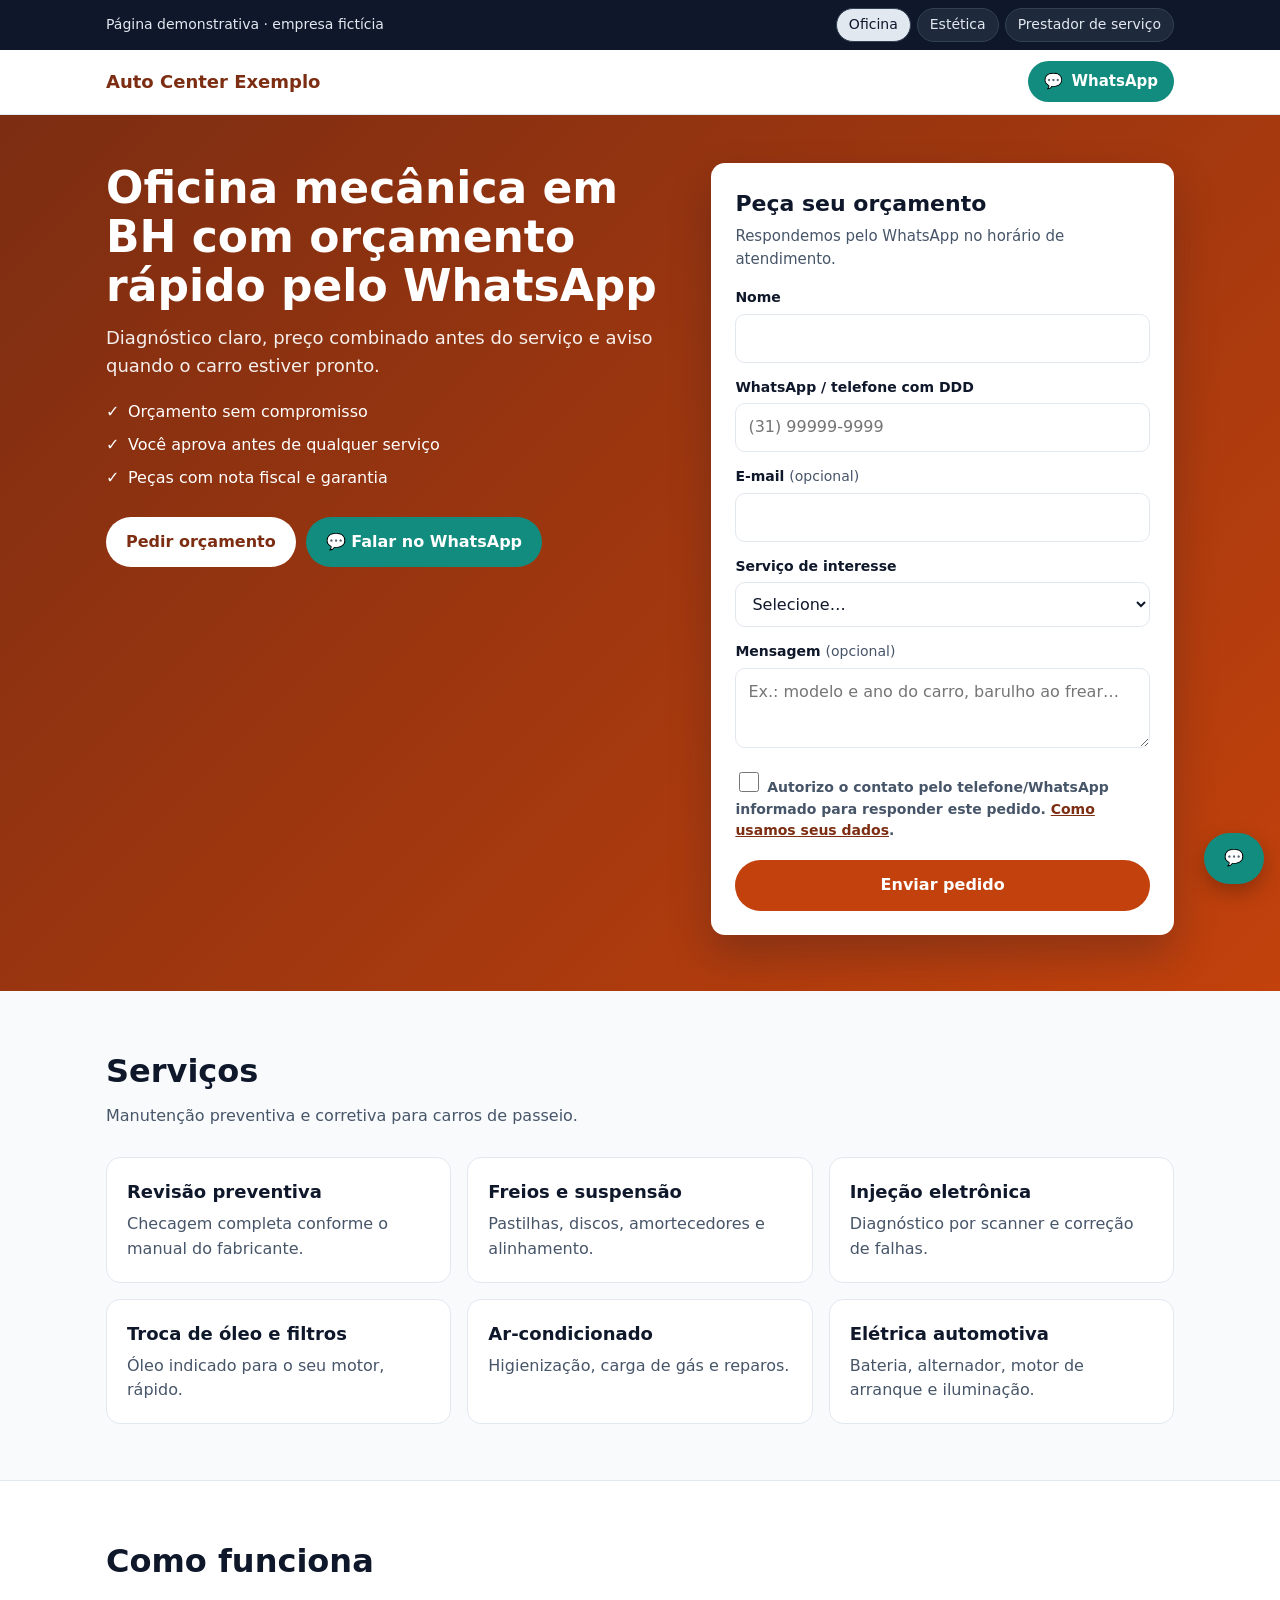
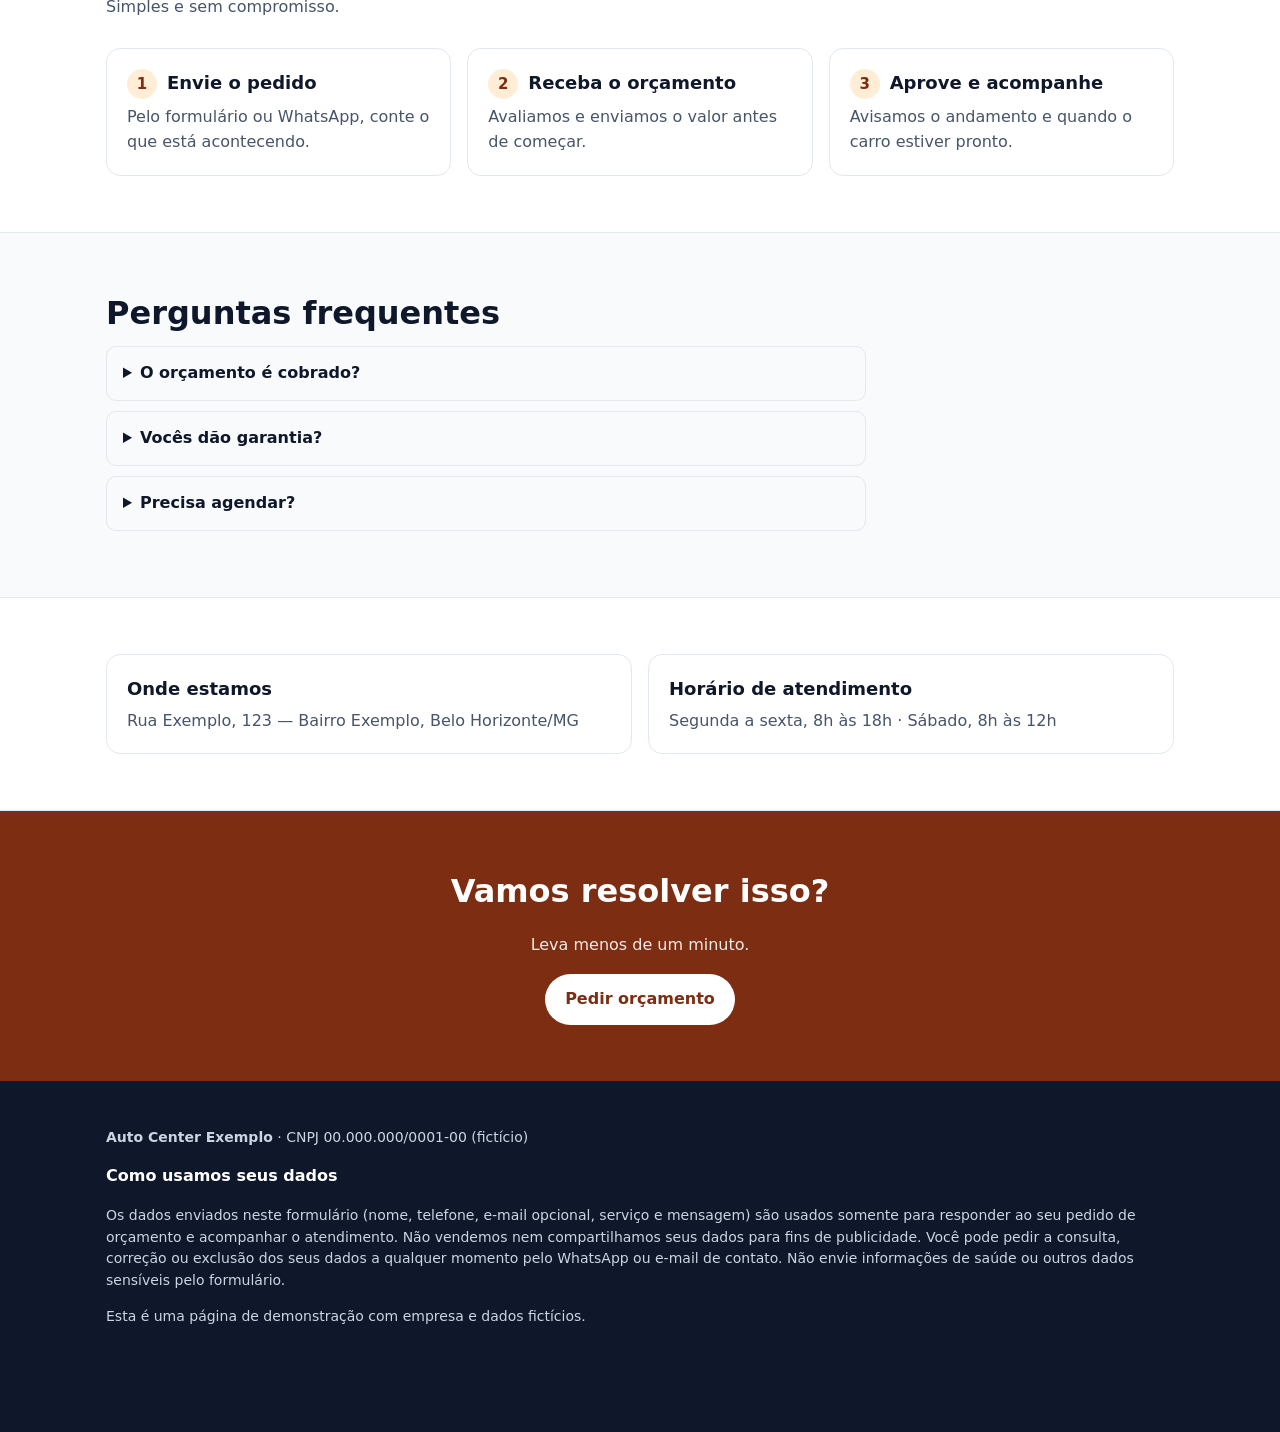
==== index.html @ 36b2aaff "Update WhatsApp number in index.html" ====
<!doctype html>
<html lang="pt-BR">
<head>
<meta charset="utf-8">
<meta name="viewport" content="width=device-width, initial-scale=1">
<title>Carregando…</title>
<meta name="description" content="">
<link rel="icon" href="data:,">
<style>
  :root {
    --cor: #1d4ed8; --cor-escura: #1e3a8a; --cor-clara: #dbeafe;
    --fundo: #f8fafc; --cartao: #ffffff; --texto: #0f172a; --suave: #475569;
    --borda: #e2e8f0; --ok: #15803d; --erro: #b91c1c; --whats: #128c7e; --raio: 14px;
  }
  * { box-sizing: border-box; }
  html { scroll-behavior: smooth; }
  body { margin: 0; font-family: system-ui, -apple-system, "Segoe UI", Roboto, Arial, sans-serif; color: var(--texto); background: var(--fundo); line-height: 1.55; }
  a { color: var(--cor-escura); }
  .container { width: 100%; max-width: 1100px; margin: 0 auto; padding: 0 16px; }
  .btn { display: inline-flex; align-items: center; justify-content: center; gap: 8px; padding: 13px 20px; border-radius: 999px; border: 0; font: inherit; font-weight: 650; text-decoration: none; cursor: pointer; transition: transform .1s, filter .15s; }
  .btn:hover { filter: brightness(1.08); }
  .btn:active { transform: scale(.98); }
  .btn-primario { background: var(--cor); color: #fff; }
  .btn-whats { background: var(--whats); color: #fff; }
  .btn-claro { background: #fff; color: var(--cor-escura); }
  .btn[disabled] { opacity: .6; cursor: progress; }

  /* Barra de demonstração (só aparece com MODO_DEMO) */
  #demo-bar { background: #0f172a; color: #e2e8f0; font-size: 14px; padding: 8px 0; }
  #demo-bar .container { display: flex; flex-wrap: wrap; gap: 8px; align-items: center; justify-content: space-between; }
  #demo-bar nav { display: flex; gap: 6px; flex-wrap: wrap; }
  #demo-bar button { background: #1e293b; color: #e2e8f0; border: 1px solid #334155; border-radius: 999px; padding: 5px 12px; font: inherit; cursor: pointer; }
  #demo-bar button[aria-pressed="true"] { background: #e2e8f0; color: #0f172a; }

  header.topo { background: var(--cartao); border-bottom: 1px solid var(--borda); position: sticky; top: 0; z-index: 10; }
  header.topo .container { display: flex; align-items: center; justify-content: space-between; gap: 12px; min-height: 64px; }
  .marca { font-weight: 800; font-size: 18px; color: var(--cor-escura); text-decoration: none; }
  header.topo .btn { padding: 9px 16px; font-size: 15px; }

  .hero { background: linear-gradient(135deg, var(--cor-escura), var(--cor)); color: #fff; padding: 48px 0 56px; }
  .hero .container { display: grid; grid-template-columns: 1.1fr .9fr; gap: 40px; align-items: start; }
  .hero h1 { font-size: clamp(28px, 4.2vw, 44px); line-height: 1.12; margin: 0 0 14px; }
  .hero p.sub { font-size: 18px; opacity: .92; margin: 0 0 20px; }
  .hero ul { list-style: none; padding: 0; margin: 0 0 26px; display: grid; gap: 8px; }
  .hero li::before { content: "✓"; display: inline-block; width: 22px; font-weight: 800; }
  .hero .acoes { display: flex; flex-wrap: wrap; gap: 10px; }

  .card-form { background: var(--cartao); color: var(--texto); border-radius: var(--raio); padding: 24px; box-shadow: 0 20px 40px rgba(15,23,42,.25); }
  .card-form h2 { margin: 0 0 4px; font-size: 22px; }
  .card-form p.dica { margin: 0 0 16px; color: var(--suave); font-size: 15px; }
  .campo { margin-bottom: 14px; }
  .campo label { display: block; font-weight: 600; font-size: 14px; margin-bottom: 5px; }
  .campo .opc { font-weight: 400; color: var(--suave); }
  .campo input, .campo select, .campo textarea { width: 100%; padding: 11px 12px; border: 1.5px solid var(--borda); border-radius: 10px; font: inherit; font-size: 16px; background: #fff; color: var(--texto); }
  .campo textarea { min-height: 80px; resize: vertical; }
  .campo input:focus, .campo select:focus, .campo textarea:focus { outline: 3px solid var(--cor-clara); border-color: var(--cor); }
  .campo.invalido input, .campo.invalido select, .campo.invalido textarea { border-color: var(--erro); }
  .msg-erro { color: var(--erro); font-size: 13px; margin-top: 4px; min-height: 0; }
  .consent { display: flex; gap: 10px; align-items: flex-start; font-size: 14px; color: var(--suave); }
  .consent input { width: 20px; height: 20px; margin-top: 2px; flex: none; }
  .hp { position: absolute; left: -9999px; width: 1px; height: 1px; overflow: hidden; }
  .card-form .btn { width: 100%; margin-top: 4px; }
  .aviso { border-radius: 10px; padding: 12px 14px; font-size: 15px; margin-top: 12px; }
  .aviso.ok { background: #dcfce7; color: #14532d; }
  .aviso.erro { background: #fee2e2; color: #7f1d1d; }
  .aviso .btn { margin-top: 10px; }

  section { padding: 56px 0; }
  section h2.titulo { font-size: clamp(24px, 3vw, 32px); margin: 0 0 8px; }
  section p.lead { color: var(--suave); margin: 0 0 28px; max-width: 680px; }
  .grade { display: grid; grid-template-columns: repeat(auto-fill, minmax(280px, 1fr)); gap: 16px; }
  .item { background: var(--cartao); border: 1px solid var(--borda); border-radius: var(--raio); padding: 20px; }
  .item h3 { margin: 0 0 6px; font-size: 18px; }
  .item p { margin: 0; color: var(--suave); }
  .passos { counter-reset: passo; }
  .passos .item h3::before { counter-increment: passo; content: counter(passo); display: inline-grid; place-items: center; width: 30px; height: 30px; border-radius: 50%; background: var(--cor-clara); color: var(--cor-escura); margin-right: 10px; font-size: 15px; }
  .alt { background: var(--cartao); border-top: 1px solid var(--borda); border-bottom: 1px solid var(--borda); }
  details { background: var(--fundo); border: 1px solid var(--borda); border-radius: 10px; padding: 14px 16px; margin-bottom: 10px; }
  details summary { font-weight: 650; cursor: pointer; }
  details p { margin: 10px 0 0; color: var(--suave); }
  .local { display: grid; grid-template-columns: 1fr 1fr; gap: 16px; }
  .cta-final { background: var(--cor-escura); color: #fff; text-align: center; }
  .cta-final p { opacity: .9; }

  footer { background: #0f172a; color: #cbd5e1; font-size: 14px; padding: 32px 0 90px; }
  footer h3 { color: #fff; font-size: 16px; }
  footer a { color: #e2e8f0; }

  .whats-flutuante { position: fixed; right: 16px; bottom: 16px; z-index: 20; box-shadow: 0 8px 20px rgba(0,0,0,.25); }

  #cookies { position: fixed; left: 16px; right: 16px; bottom: 16px; z-index: 30; max-width: 560px; background: #fff; color: var(--texto); border: 1px solid var(--borda); border-radius: var(--raio); padding: 16px; box-shadow: 0 10px 30px rgba(0,0,0,.2); font-size: 14px; }
  #cookies .acoes { display: flex; gap: 8px; margin-top: 10px; }
  #cookies .btn { padding: 8px 14px; font-size: 14px; }
  .btn-borda { background: #fff; color: var(--texto); border: 1px solid var(--borda); }

  [hidden] { display: none !important; }

  @media (max-width: 860px) {
    .hero .container { grid-template-columns: 1fr; gap: 28px; }
    .local { grid-template-columns: 1fr; }
    header.topo .btn span.txt { display: none; }
  }
</style>
</head>
<body>

<div id="demo-bar" hidden>
  <div class="container">
    <span>Página demonstrativa · empresa fictícia</span>
    <nav aria-label="Escolher exemplo de nicho"></nav>
  </div>
</div>

<header class="topo">
  <div class="container">
    <a class="marca" href="#" data-t="empresa"></a>
    <a class="btn btn-whats js-whats" href="#" target="_blank" rel="noopener" data-evento="clique_whatsapp_topo">💬 <span class="txt">WhatsApp</span></a>
  </div>
</header>

<main>
  <div class="hero">
    <div class="container">
      <div>
        <h1 data-t="titulo"></h1>
        <p class="sub" data-t="subtitulo"></p>
        <ul id="destaques"></ul>
        <div class="acoes">
          <a class="btn btn-claro" href="#formulario" data-t="cta"></a>
          <a class="btn btn-whats js-whats" href="#" target="_blank" rel="noopener" data-evento="clique_whatsapp_hero">💬 Falar no WhatsApp</a>
        </div>
      </div>

      <div class="card-form" id="formulario">
        <h2 data-t="tituloForm"></h2>
        <p class="dica">Respondemos pelo WhatsApp no horário de atendimento.</p>
        <form id="form-lead" novalidate>
          <div class="campo" data-campo="nome">
            <label for="f-nome">Nome</label>
            <input id="f-nome" name="nome" autocomplete="name" maxlength="80" required>
            <div class="msg-erro" aria-live="polite"></div>
          </div>
          <div class="campo" data-campo="telefone">
            <label for="f-telefone">WhatsApp / telefone com DDD</label>
            <input id="f-telefone" name="telefone" type="tel" inputmode="tel" autocomplete="tel" placeholder="(31) 99999-9999" maxlength="20" required>
            <div class="msg-erro" aria-live="polite"></div>
          </div>
          <div class="campo" data-campo="email">
            <label for="f-email">E-mail <span class="opc">(opcional)</span></label>
            <input id="f-email" name="email" type="email" autocomplete="email" maxlength="120">
            <div class="msg-erro" aria-live="polite"></div>
          </div>
          <div class="campo" data-campo="servico">
            <label for="f-servico">Serviço de interesse</label>
            <select id="f-servico" name="servico" required></select>
            <div class="msg-erro" aria-live="polite"></div>
          </div>
          <div class="campo" data-campo="mensagem">
            <label for="f-mensagem">Mensagem <span class="opc">(opcional)</span></label>
            <textarea id="f-mensagem" name="mensagem" maxlength="500" data-t-placeholder="placeholderMensagem"></textarea>
          </div>
          <div class="hp" aria-hidden="true">
            <label for="f-website">Não preencha este campo</label>
            <input id="f-website" name="website" tabindex="-1" autocomplete="off">
          </div>
          <div class="campo" data-campo="consentimento">
            <label class="consent">
              <input type="checkbox" id="f-consentimento" name="consentimento">
              <span>Autorizo o contato pelo telefone/WhatsApp informado para responder este pedido. <a href="#privacidade">Como usamos seus dados</a>.</span>
            </label>
            <div class="msg-erro" aria-live="polite"></div>
          </div>
          <button class="btn btn-primario" type="submit" id="btn-enviar">Enviar pedido</button>
          <div id="retorno" role="status" aria-live="polite"></div>
        </form>
      </div>
    </div>
  </div>

  <section>
    <div class="container">
      <h2 class="titulo">Serviços</h2>
      <p class="lead" data-t="introServicos"></p>
      <div class="grade" id="servicos"></div>
    </div>
  </section>

  <section class="alt">
    <div class="container">
      <h2 class="titulo">Como funciona</h2>
      <p class="lead">Simples e sem compromisso.</p>
      <div class="grade passos" id="passos"></div>
    </div>
  </section>

  <section>
    <div class="container">
      <h2 class="titulo">Perguntas frequentes</h2>
      <div id="faq" style="max-width: 760px"></div>
    </div>
  </section>

  <section class="alt">
    <div class="container local">
      <div class="item">
        <h3>Onde estamos</h3>
        <p data-t="endereco"></p>
      </div>
      <div class="item">
        <h3>Horário de atendimento</h3>
        <p data-t="horario"></p>
      </div>
    </div>
  </section>

  <section class="cta-final">
    <div class="container">
      <h2 class="titulo">Vamos resolver isso?</h2>
      <p>Leva menos de um minuto.</p>
      <a class="btn btn-claro" href="#formulario" data-t="cta"></a>
    </div>
  </section>
</main>

<footer>
  <div class="container">
    <p><strong data-t="empresa"></strong> · <span data-t="cnpj"></span></p>
    <h3 id="privacidade">Como usamos seus dados</h3>
    <p>Os dados enviados neste formulário (nome, telefone, e-mail opcional, serviço e mensagem) são usados somente para responder ao seu pedido de orçamento e acompanhar o atendimento. Não vendemos nem compartilhamos seus dados para fins de publicidade. Você pode pedir a consulta, correção ou exclusão dos seus dados a qualquer momento pelo WhatsApp ou e-mail de contato. Não envie informações de saúde ou outros dados sensíveis pelo formulário.</p>
    <p id="aviso-demo" hidden>Esta é uma página de demonstração com empresa e dados fictícios.</p>
  </div>
</footer>

<a class="btn btn-whats whats-flutuante js-whats" href="#" target="_blank" rel="noopener" aria-label="Falar no WhatsApp" data-evento="clique_whatsapp_flutuante">💬</a>

<div id="cookies" hidden role="dialog" aria-label="Aviso de cookies">
  Usamos cookies de medição (Google Analytics) para entender como a página é usada. Você aceita?
  <div class="acoes">
    <button class="btn btn-primario" id="cookies-aceitar">Aceitar</button>
    <button class="btn btn-borda" id="cookies-recusar">Recusar</button>
  </div>
</div>

<script>
/* =====================================================================
   CONFIGURAÇÃO — edite aqui para cada cliente
   ===================================================================== */
const CONFIG = {
  ENDPOINT: 'https://script.google.com/macros/s/AKfycbwFelxYsL1Rk9c_AVEzK8M9rZnTZ1Q201lnlchSykuL7AcueTX5BgsTz5s6Ho3aTQRl/exec', // URL do Apps Script implantado (termina em /exec). Vazio = modo simulação.
  GA4_ID: '',              // ID do Google Analytics 4 (ex.: G-ABC123). Vazio = sem medição.
  MODO_DEMO: true,         // true mostra a barra para trocar de nicho. Use false para cliente real.
  NICHO_PADRAO: 'oficina', // oficina | estetica | servicos
  TIMEOUT_MS: 15000
};

const NICHOS = {
  oficina: {
    empresa: 'Auto Center Exemplo',
    cnpj: 'CNPJ 00.000.000/0001-00 (fictício)',
    cor: '#c2410c', corEscura: '#7c2d12', corClara: '#ffedd5',
    titulo: 'Oficina mecânica em BH com orçamento rápido pelo WhatsApp',
    subtitulo: 'Diagnóstico claro, preço combinado antes do serviço e aviso quando o carro estiver pronto.',
    destaques: ['Orçamento sem compromisso', 'Você aprova antes de qualquer serviço', 'Peças com nota fiscal e garantia'],
    tituloForm: 'Peça seu orçamento',
    cta: 'Pedir orçamento',
    placeholderMensagem: 'Ex.: modelo e ano do carro, barulho ao frear…',
    introServicos: 'Manutenção preventiva e corretiva para carros de passeio.',
    servicos: [
      ['Revisão preventiva', 'Checagem completa conforme o manual do fabricante.'],
      ['Freios e suspensão', 'Pastilhas, discos, amortecedores e alinhamento.'],
      ['Injeção eletrônica', 'Diagnóstico por scanner e correção de falhas.'],
      ['Troca de óleo e filtros', 'Óleo indicado para o seu motor, rápido.'],
      ['Ar-condicionado', 'Higienização, carga de gás e reparos.'],
      ['Elétrica automotiva', 'Bateria, alternador, motor de arranque e iluminação.']
    ],
    passos: [
      ['Envie o pedido', 'Pelo formulário ou WhatsApp, conte o que está acontecendo.'],
      ['Receba o orçamento', 'Avaliamos e enviamos o valor antes de começar.'],
      ['Aprove e acompanhe', 'Avisamos o andamento e quando o carro estiver pronto.']
    ],
    faq: [
      ['O orçamento é cobrado?', 'Não. O orçamento é sem compromisso; você decide depois de ver o valor.'],
      ['Vocês dão garantia?', 'Sim. Serviços e peças têm garantia informada por escrito no orçamento.'],
      ['Precisa agendar?', 'Recomendamos agendar pelo WhatsApp para reduzir o tempo de espera.']
    ],
    endereco: 'Rua Exemplo, 123 — Bairro Exemplo, Belo Horizonte/MG',
    horario: 'Segunda a sexta, 8h às 18h · Sábado, 8h às 12h',
    whatsapp: '5531992569221',
    mensagemWhats: 'Olá! Vim pelo site e gostaria de um orçamento para o meu carro.'
  },
  estetica: {
    empresa: 'Studio Exemplo Estética',
    cnpj: 'CNPJ 00.000.000/0001-00 (fictício)',
    cor: '#be185d', corEscura: '#831843', corClara: '#fce7f3',
    titulo: 'Estética em BH com atendimento cuidadoso e horário marcado',
    subtitulo: 'Avaliação individual para indicar o procedimento certo para você, sem pressa e sem pressão.',
    destaques: ['Avaliação personalizada', 'Profissionais habilitadas', 'Agendamento fácil pelo WhatsApp'],
    tituloForm: 'Agende sua avaliação',
    cta: 'Agendar avaliação',
    placeholderMensagem: 'Ex.: melhor dia e horário para você…',
    introServicos: 'Procedimentos estéticos com avaliação prévia.',
    servicos: [
      ['Limpeza de pele', 'Higienização profunda com protocolo para o seu tipo de pele.'],
      ['Design de sobrancelhas', 'Desenho que valoriza o seu rosto.'],
      ['Drenagem linfática', 'Técnica manual para bem-estar e sensação de leveza.'],
      ['Massagem relaxante', 'Momento de pausa para aliviar a tensão do dia a dia.'],
      ['Depilação', 'Atendimento rápido, com cuidado e higiene.'],
      ['Avaliação estética', 'Conversa inicial para entender o que você procura.']
    ],
    passos: [
      ['Envie o pedido', 'Diga o procedimento e o melhor horário para você.'],
      ['Confirmamos pelo WhatsApp', 'Retornamos com horários disponíveis e valores.'],
      ['Venha para a avaliação', 'Indicamos o cuidado adequado antes de começar.']
    ],
    faq: [
      ['Preciso de avaliação antes?', 'Sim. A avaliação garante que o procedimento é adequado para você.'],
      ['Quais formas de pagamento?', 'Pix, cartão de débito e crédito.'],
      ['Posso remarcar?', 'Sim, avise pelo WhatsApp com antecedência de 24 horas.']
    ],
    endereco: 'Avenida Exemplo, 456 — Sala 10, Belo Horizonte/MG',
    horario: 'Terça a sábado, 9h às 19h',
    whatsapp: '5531992569221',
    mensagemWhats: 'Olá! Vim pelo site e gostaria de agendar uma avaliação.'
  },
  servicos: {
    empresa: 'Exemplo Manutenção Residencial',
    cnpj: 'CNPJ 00.000.000/0001-00 (fictício)',
    cor: '#0f766e', corEscura: '#134e4a', corClara: '#ccfbf1',
    titulo: 'Eletricista e reparos residenciais em BH, com hora marcada',
    subtitulo: 'Profissional pontual, orçamento antes do serviço e local limpo ao final.',
    destaques: ['Orçamento sem compromisso', 'Atendimento em toda BH', 'Serviço com garantia'],
    tituloForm: 'Peça seu orçamento',
    cta: 'Pedir orçamento',
    placeholderMensagem: 'Ex.: trocar 3 tomadas e instalar chuveiro, bairro…',
    introServicos: 'Pequenos e médios reparos para casas, apartamentos e condomínios.',
    servicos: [
      ['Elétrica', 'Tomadas, disjuntores, quadros e iluminação.'],
      ['Hidráulica', 'Vazamentos, torneiras, sifões e caixas acopladas.'],
      ['Instalações', 'Chuveiros, ventiladores de teto, suportes de TV.'],
      ['Pintura', 'Retoques e pintura de cômodos.'],
      ['Pequenos reparos', 'Portas, fechaduras, prateleiras e afins.'],
      ['Condomínios', 'Manutenção preventiva com visitas programadas.']
    ],
    passos: [
      ['Descreva o serviço', 'Envie fotos e detalhes pelo WhatsApp ou formulário.'],
      ['Receba o orçamento', 'Valor e prazo combinados antes da visita.'],
      ['Serviço executado', 'Atendimento no horário marcado e com garantia.']
    ],
    faq: [
      ['Atendem em qual região?', 'Belo Horizonte e região metropolitana, conforme a agenda.'],
      ['Cobram visita?', 'O orçamento por foto é gratuito; visitas técnicas são combinadas antes.'],
      ['Dão garantia?', 'Sim, a garantia é informada no orçamento.']
    ],
    endereco: 'Atendimento a domicílio — Belo Horizonte/MG',
    horario: 'Segunda a sábado, 8h às 18h',
    whatsapp: '5531992569221',
    mensagemWhats: 'Olá! Vim pelo site e gostaria de um orçamento.'
  }
};

/* =====================================================================
   Validação (mesmas regras do backend em apps-script/Codigo.gs)
   ===================================================================== */
function normalizarTelefone(valor) {
  let dig = String(valor == null ? '' : valor).replace(/\D/g, '').replace(/^0+/, '');
  if ((dig.length === 12 || dig.length === 13) && dig.startsWith('55')) dig = dig.slice(2);
  if (dig.length !== 10 && dig.length !== 11) return null;
  if (dig[0] === '0' || dig[1] === '0') return null;
  if (dig.length === 11 && dig[2] !== '9') return null;
  const ddd = dig.slice(0, 2), resto = dig.slice(2);
  const meio = dig.length === 11 ? 5 : 4;
  return { digitos: dig, formatado: `(${ddd}) ${resto.slice(0, meio)}-${resto.slice(meio)}` };
}

function validar(d) {
  const erros = {};
  const nome = String(d.nome || '').trim().replace(/\s+/g, ' ');
  if (nome.length < 2 || nome.length > 80 || !/[A-Za-zÀ-ÿ]/.test(nome)) erros.nome = 'Informe seu nome.';
  if (!normalizarTelefone(d.telefone)) erros.telefone = 'Informe um telefone com DDD válido.';
  const email = String(d.email || '').trim();
  if (email && (email.length > 120 || !/^[^\s@]+@[^\s@]+\.[^\s@]{2,}$/.test(email))) erros.email = 'E-mail inválido.';
  if (!String(d.servico || '').trim() || String(d.servico).length > 80) erros.servico = 'Escolha um serviço.';
  if (d.consentimento !== true) erros.consentimento = 'Marque a autorização para podermos responder.';
  return erros;
}

/* =====================================================================
   Página
   ===================================================================== */
const $ = (s, el = document) => el.querySelector(s);
const $$ = (s, el = document) => Array.from(el.querySelectorAll(s));
let nichoAtual = null;

function armazenamento(tipo) {
  try { const s = window[tipo]; const k = '__t'; s.setItem(k, k); s.removeItem(k); return s; } catch (e) { return null; }
}
const sessao = armazenamento('sessionStorage');
const local = armazenamento('localStorage');

function lerUtms() {
  const p = new URLSearchParams(location.search);
  const chaves = ['utm_source', 'utm_medium', 'utm_campaign'];
  let salvas = {};
  try { salvas = JSON.parse((sessao && sessao.getItem('utms')) || '{}'); } catch (e) {}
  const novas = {};
  chaves.forEach(k => { if (p.get(k)) novas[k] = p.get(k).slice(0, 100); });
  const utms = Object.keys(novas).length ? novas : salvas;
  if (sessao && Object.keys(novas).length) sessao.setItem('utms', JSON.stringify(novas));
  return utms;
}

function linkWhats(n, extra) {
  const texto = extra ? `${n.mensagemWhats} ${extra}` : n.mensagemWhats;
  return `https://wa.me/${n.whatsapp}?text=${encodeURIComponent(texto)}`;
}

function aplicarNicho(chave) {
  const n = NICHOS[chave] || NICHOS[CONFIG.NICHO_PADRAO];
  nichoAtual = n;
  const raiz = document.documentElement.style;
  raiz.setProperty('--cor', n.cor);
  raiz.setProperty('--cor-escura', n.corEscura);
  raiz.setProperty('--cor-clara', n.corClara);
  document.title = `${n.empresa} — ${n.titulo}`;
  $('meta[name="description"]').setAttribute('content', n.subtitulo);

  $$('[data-t]').forEach(el => { el.textContent = n[el.dataset.t] || ''; });
  $$('[data-t-placeholder]').forEach(el => { el.placeholder = n[el.dataset.tPlaceholder] || ''; });
  $$('.js-whats').forEach(a => { a.href = linkWhats(n); });

  const ul = $('#destaques'); ul.replaceChildren();
  n.destaques.forEach(t => { const li = document.createElement('li'); li.textContent = t; ul.appendChild(li); });

  const montarCartoes = (alvo, lista) => {
    alvo.replaceChildren();
    lista.forEach(([titulo, desc]) => {
      const div = document.createElement('div'); div.className = 'item';
      const h = document.createElement('h3'); h.textContent = titulo;
      const p = document.createElement('p'); p.textContent = desc;
      div.append(h, p); alvo.appendChild(div);
    });
  };
  montarCartoes($('#servicos'), n.servicos);
  montarCartoes($('#passos'), n.passos);

  const faq = $('#faq'); faq.replaceChildren();
  n.faq.forEach(([perg, resp]) => {
    const d = document.createElement('details');
    const s = document.createElement('summary'); s.textContent = perg;
    const p = document.createElement('p'); p.textContent = resp;
    d.append(s, p); faq.appendChild(d);
  });

  const sel = $('#f-servico'); sel.replaceChildren();
  const vazio = new Option('Selecione…', ''); sel.add(vazio);
  n.servicos.forEach(([t]) => sel.add(new Option(t, t)));
  sel.add(new Option('Outro', 'Outro'));

  $$('#demo-bar button').forEach(b => b.setAttribute('aria-pressed', String(b.dataset.nicho === chave)));
}

function montarBarraDemo(chaveInicial) {
  if (!CONFIG.MODO_DEMO) return;
  $('#demo-bar').hidden = false;
  $('#aviso-demo').hidden = false;
  const nav = $('#demo-bar nav');
  const rotulos = { oficina: 'Oficina', estetica: 'Estética', servicos: 'Prestador de serviço' };
  Object.keys(NICHOS).forEach(k => {
    const b = document.createElement('button'); b.type = 'button';
    b.dataset.nicho = k; b.textContent = rotulos[k] || k;
    b.addEventListener('click', () => {
      aplicarNicho(k);
      const url = new URL(location.href); url.searchParams.set('nicho', k);
      try { history.replaceState(null, '', url); } catch (e) {}
    });
    nav.appendChild(b);
  });
  $$('#demo-bar button').forEach(b => b.setAttribute('aria-pressed', String(b.dataset.nicho === chaveInicial)));
}

/* ---------- Medição (GA4) com consentimento ---------- */
function carregarGA() {
  if (!CONFIG.GA4_ID || window.gtag) return;
  const s = document.createElement('script');
  s.async = true; s.src = `https://www.googletagmanager.com/gtag/js?id=${encodeURIComponent(CONFIG.GA4_ID)}`;
  document.head.appendChild(s);
  window.dataLayer = window.dataLayer || [];
  window.gtag = function () { window.dataLayer.push(arguments); };
  window.gtag('js', new Date());
  window.gtag('config', CONFIG.GA4_ID);
}
function evento(nome, params) {
  if (typeof window.gtag === 'function') window.gtag('event', nome, params || {});
}
function iniciarCookies() {
  if (!CONFIG.GA4_ID) return;
  const escolha = local && local.getItem('consentimento_cookies');
  if (escolha === 'sim') return carregarGA();
  if (escolha === 'nao') return;
  const caixa = $('#cookies'); caixa.hidden = false;
  $('#cookies-aceitar').addEventListener('click', () => { if (local) local.setItem('consentimento_cookies', 'sim'); caixa.hidden = true; carregarGA(); });
  $('#cookies-recusar').addEventListener('click', () => { if (local) local.setItem('consentimento_cookies', 'nao'); caixa.hidden = true; });
}

/* ---------- Formulário ---------- */
function coletar() {
  const f = $('#form-lead');
  return {
    nome: f.nome.value, telefone: f.telefone.value, email: f.email.value,
    servico: f.servico.value, mensagem: f.mensagem.value,
    consentimento: f.consentimento.checked, website: f.website.value,
    pagina: location.origin + location.pathname,
    ...lerUtms()
  };
}

function mostrarErros(erros) {
  $$('#form-lead .campo[data-campo]').forEach(c => {
    const msg = erros[c.dataset.campo] || '';
    c.classList.toggle('invalido', !!msg);
    const alvo = $('.msg-erro', c); if (alvo) alvo.textContent = msg;
    const input = $('input, select, textarea', c); if (input) input.setAttribute('aria-invalid', String(!!msg));
  });
  const primeiro = Object.keys(erros)[0];
  if (primeiro) { const el = $(`#f-${primeiro}`); if (el) el.focus(); }
}

function retorno(tipo, texto, comWhats) {
  const box = $('#retorno'); box.replaceChildren();
  if (!tipo) return;
  const div = document.createElement('div'); div.className = `aviso ${tipo}`;
  const p = document.createElement('div'); p.textContent = texto; div.appendChild(p);
  if (comWhats) {
    const a = document.createElement('a'); a.className = 'btn btn-whats'; a.target = '_blank'; a.rel = 'noopener';
    a.href = linkWhats(nichoAtual, comWhats); a.textContent = '💬 Continuar no WhatsApp';
    div.appendChild(a);
  }
  box.appendChild(div);
}

async function enviarLead(dados) {
  if (!CONFIG.ENDPOINT) {
    await new Promise(r => setTimeout(r, 500));
    console.info('[modo simulação] lead que seria enviado:', dados);
    return { ok: true, simulacao: true };
  }
  const ctrl = new AbortController();
  const t = setTimeout(() => ctrl.abort(), CONFIG.TIMEOUT_MS);
  try {
    // Sem cabeçalho Content-Type: o navegador usa text/plain e evita o bloqueio de CORS do Apps Script.
    const r = await fetch(CONFIG.ENDPOINT, { method: 'POST', body: JSON.stringify(dados), signal: ctrl.signal, redirect: 'follow' });
    return await r.json();
  } finally {
    clearTimeout(t);
  }
}

async function aoEnviar(ev) {
  ev.preventDefault();
  const btn = $('#btn-enviar');
  if (btn.disabled) return;
  const dados = coletar();
  const erros = validar(dados);
  mostrarErros(erros);
  retorno(null);
  if (Object.keys(erros).length) return;

  btn.disabled = true; btn.textContent = 'Enviando…';
  try {
    const resp = await enviarLead(dados);
    if (resp && resp.ok) {
      const primeiroNome = dados.nome.trim().split(/\s+/)[0];
      retorno('ok', `Obrigado, ${primeiroNome}! Recebemos seu pedido e vamos responder em breve pelo WhatsApp.`,
        `Meu nome é ${dados.nome.trim()} e tenho interesse em: ${dados.servico}.`);
      evento('generate_lead', { servico: dados.servico });
      $('#form-lead').reset();
      mostrarErros({});
    } else if (resp && resp.erros) {
      mostrarErros(resp.erros);
    } else {
      throw new Error((resp && resp.mensagem) || 'falha');
    }
  } catch (e) {
    retorno('erro', 'Não conseguimos enviar agora. Tente de novo ou fale direto pelo WhatsApp.',
      `Meu nome é ${dados.nome.trim()} e tenho interesse em: ${dados.servico}.`);
  } finally {
    btn.disabled = false; btn.textContent = 'Enviar pedido';
  }
}

function mascaraTelefone(ev) {
  // Remove 0 de operadora/DDD e o +55 (autopreenchimento do celular) antes de cortar em 11 dígitos.
  let dig = ev.target.value.replace(/\D/g, '').replace(/^0+/, '');
  if (dig.length > 11 && dig.startsWith('55')) dig = dig.slice(2);
  dig = dig.slice(0, 11);
  let v = dig;
  if (dig.length > 2) v = `(${dig.slice(0, 2)}) ${dig.slice(2)}`;
  if (dig.length > 6) v = `(${dig.slice(0, 2)}) ${dig.slice(2, dig.length === 11 ? 7 : 6)}-${dig.slice(dig.length === 11 ? 7 : 6)}`;
  ev.target.value = v;
}

/* ---------- Início ---------- */
(function iniciar() {
  const pedido = new URLSearchParams(location.search).get('nicho');
  const chave = (CONFIG.MODO_DEMO && NICHOS[pedido]) ? pedido : CONFIG.NICHO_PADRAO;
  montarBarraDemo(chave);
  aplicarNicho(chave);
  lerUtms();
  $('#form-lead').addEventListener('submit', aoEnviar);
  $('#f-telefone').addEventListener('input', mascaraTelefone);
  $$('.js-whats').forEach(a => a.addEventListener('click', () => evento('clique_whatsapp', { local: a.dataset.evento })));
  iniciarCookies();
})();

// Exposto para testes automatizados
window.LP = { CONFIG, NICHOS, validar, normalizarTelefone, coletar, aplicarNicho };
</script>
</body>
</html>
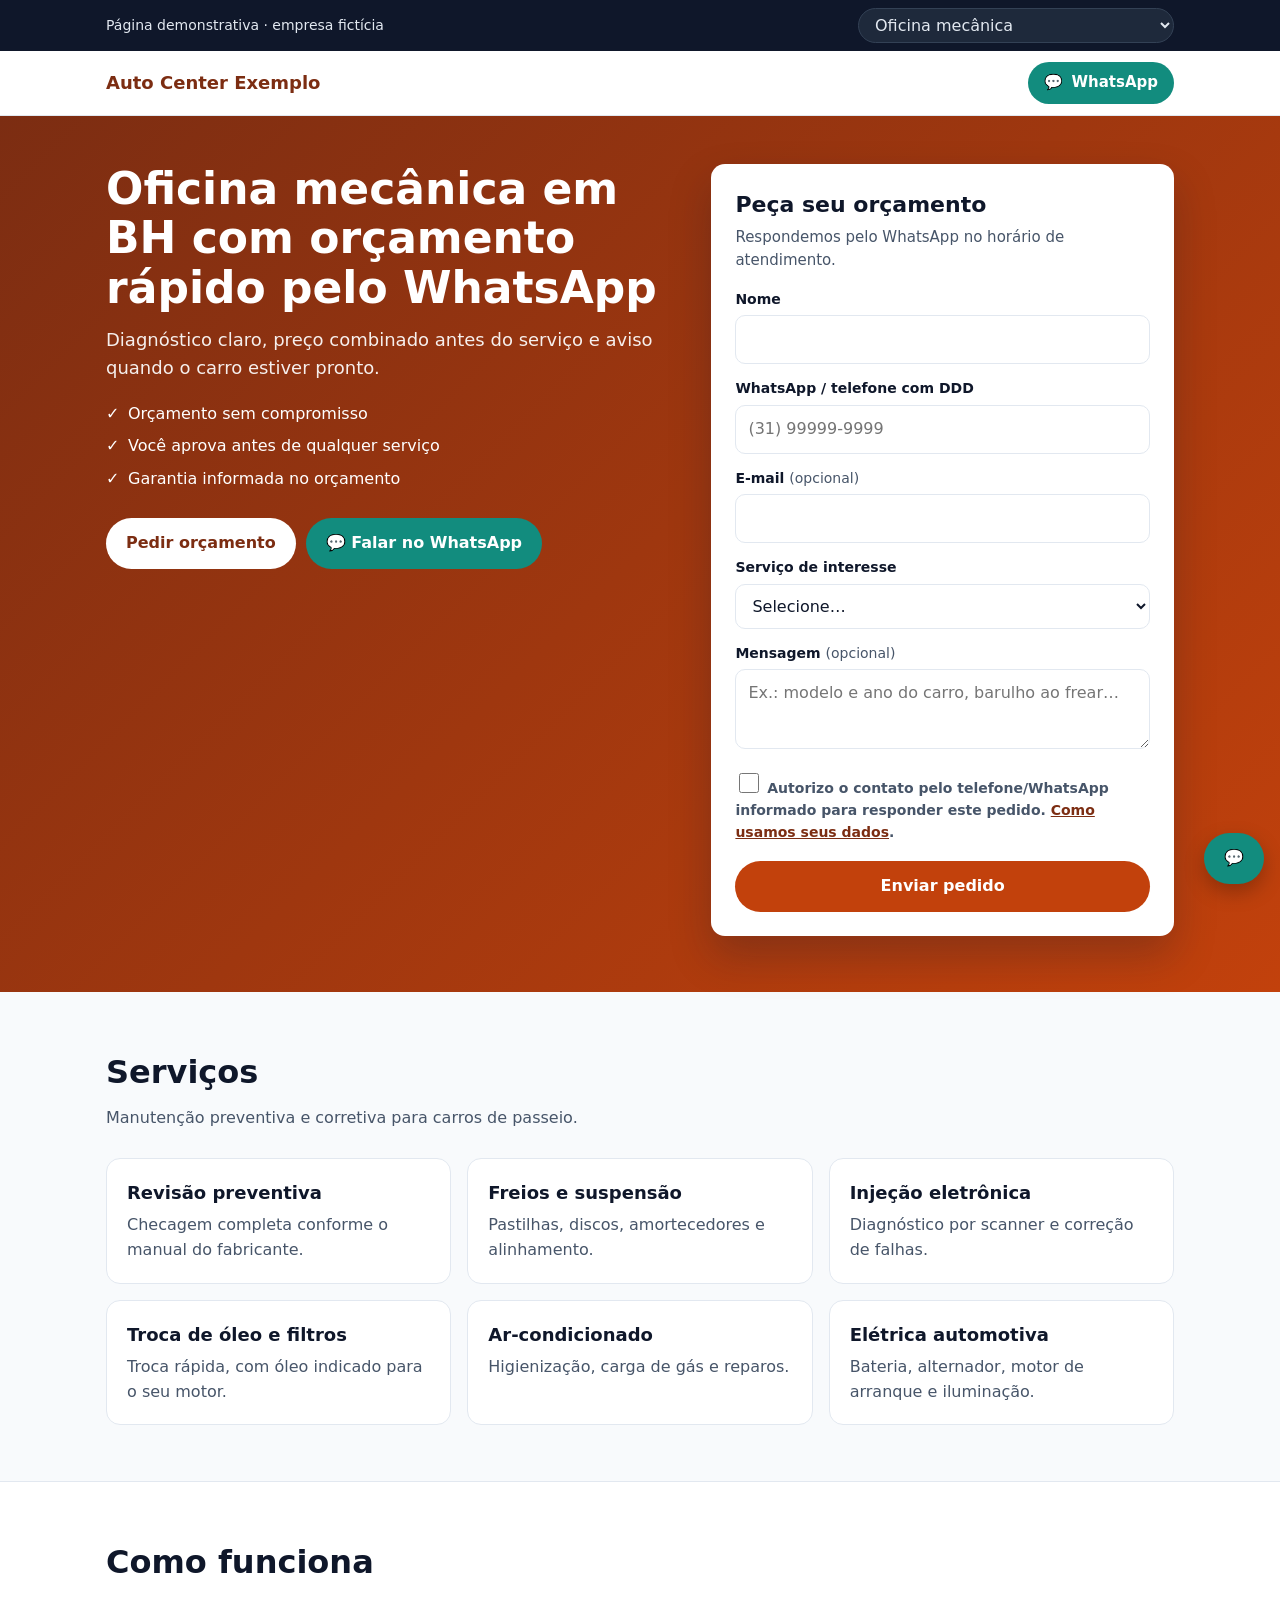
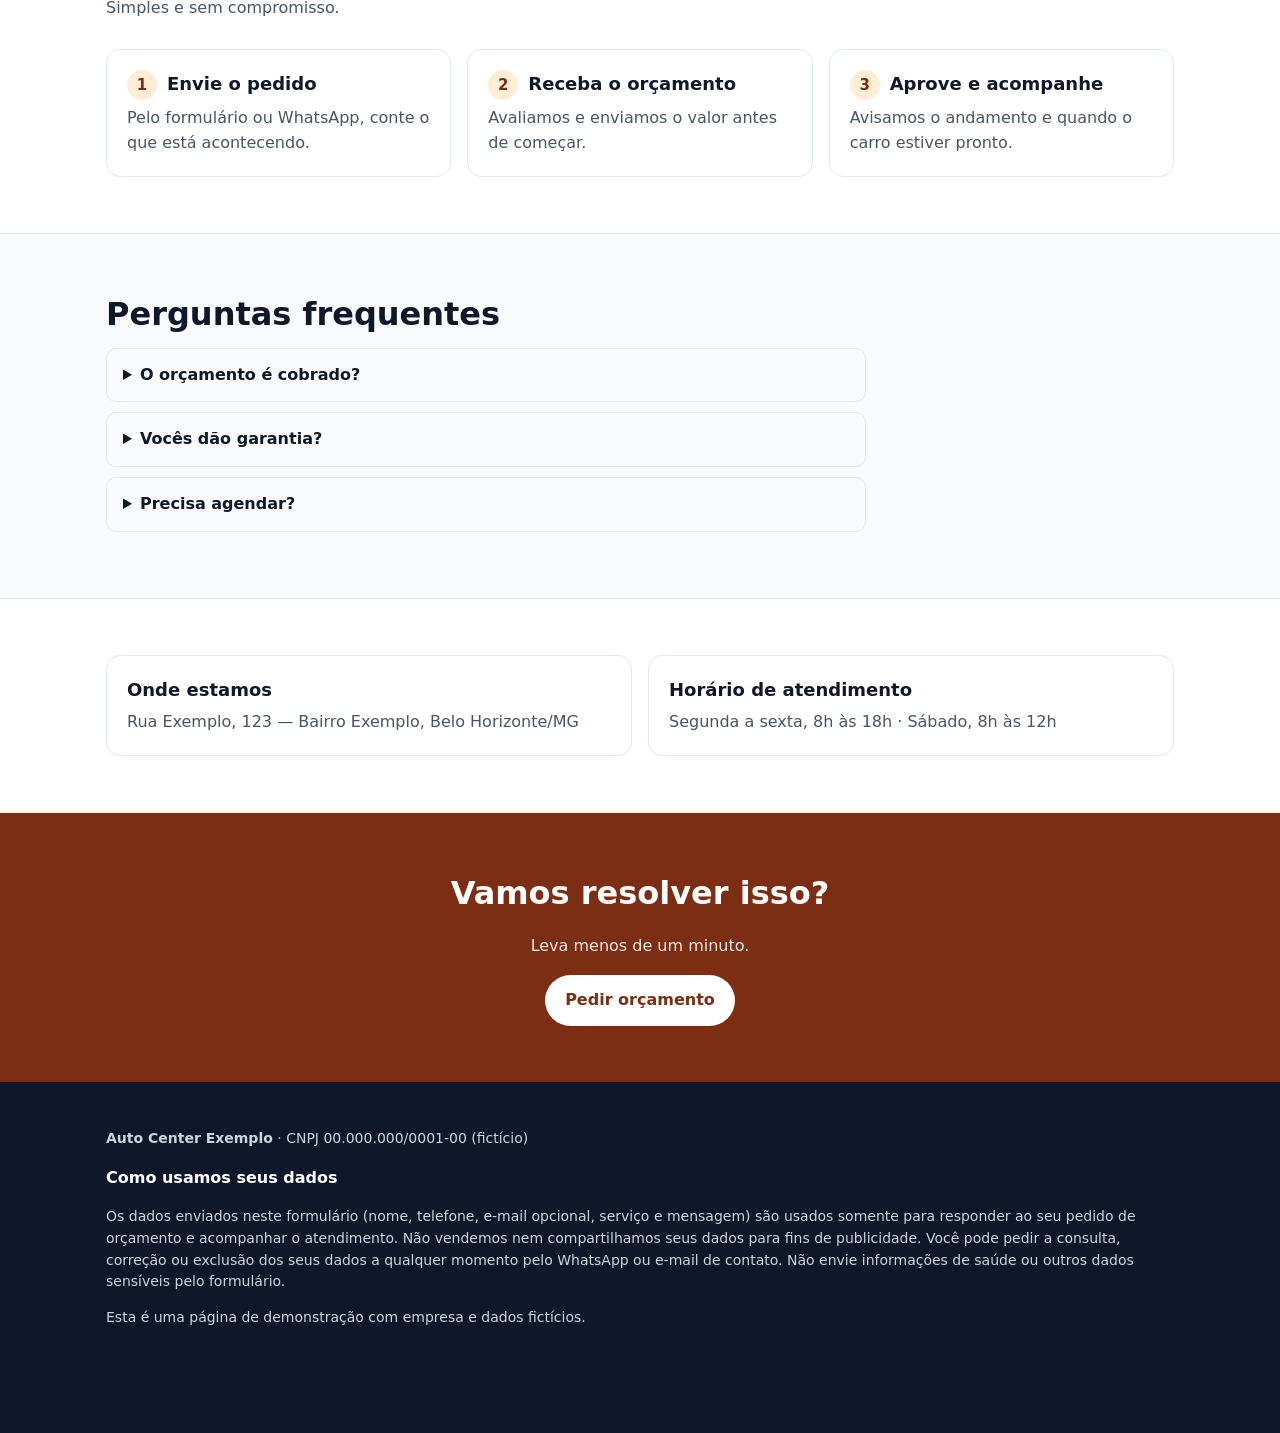
==== commit 3649a30a: "Landing: usa nichos.js, seletor por grupo e prévias neutras Updated demo bar to use a select element" ====
--- a/index.html
+++ b/index.html
@@ -29,8 +29,15 @@
   #demo-bar { background: #0f172a; color: #e2e8f0; font-size: 14px; padding: 8px 0; }
   #demo-bar .container { display: flex; flex-wrap: wrap; gap: 8px; align-items: center; justify-content: space-between; }
   #demo-bar nav { display: flex; gap: 6px; flex-wrap: wrap; }
-  #demo-bar button { background: #1e293b; color: #e2e8f0; border: 1px solid #334155; border-radius: 999px; padding: 5px 12px; font: inherit; cursor: pointer; }
-  #demo-bar button[aria-pressed="true"] { background: #e2e8f0; color: #0f172a; }
+  #demo-bar select { background: #1e293b; color: #e2e8f0; border: 1px solid #334155; border-radius: 999px; padding: 6px 12px; font: inherit; font-size: 16px; max-width: 100%; }
+
+  /* Barra de prévia personalizada (?p=id) */
+  #previa-bar { position: sticky; top: 0; z-index: 15; background: #0f172a; color: #e2e8f0; font-size: 14px; padding: 10px 0; }
+  #previa-bar .container { display: flex; flex-wrap: wrap; gap: 8px 14px; align-items: center; justify-content: space-between; }
+  #previa-bar .btn { padding: 7px 14px; font-size: 14px; }
+  html.carregando-previa body > *:not(#carregando) { visibility: hidden; }
+  #carregando { display: none; position: fixed; inset: 0; place-items: center; font-size: 16px; color: var(--suave); }
+  html.carregando-previa #carregando { display: grid; }
 
   header.topo { background: var(--cartao); border-bottom: 1px solid var(--borda); position: sticky; top: 0; z-index: 10; }
   header.topo .container { display: flex; align-items: center; justify-content: space-between; gap: 12px; min-height: 64px; }
@@ -110,6 +117,14 @@
     <nav aria-label="Escolher exemplo de nicho"></nav>
   </div>
 </div>
+
+<div id="previa-bar" hidden>
+  <div class="container">
+    <span id="previa-texto"></span>
+    <a class="btn btn-whats" id="previa-quero" href="#" target="_blank" rel="noopener">Quero este site</a>
+  </div>
+</div>
+<div id="carregando" aria-live="polite">Carregando prévia…</div>
 
 <header class="topo">
   <div class="container">
@@ -241,6 +256,7 @@
   </div>
 </div>
 
+<script src="nichos.js"></script>
 <script>
 /* =====================================================================
    CONFIGURAÇÃO — edite aqui para cada cliente
@@ -249,114 +265,14 @@
   ENDPOINT: 'https://script.google.com/macros/s/AKfycbwFelxYsL1Rk9c_AVEzK8M9rZnTZ1Q201lnlchSykuL7AcueTX5BgsTz5s6Ho3aTQRl/exec', // URL do Apps Script implantado (termina em /exec). Vazio = modo simulação.
   GA4_ID: '',              // ID do Google Analytics 4 (ex.: G-ABC123). Vazio = sem medição.
   MODO_DEMO: true,         // true mostra a barra para trocar de nicho. Use false para cliente real.
-  NICHO_PADRAO: 'oficina', // oficina | estetica | servicos
-  TIMEOUT_MS: 15000
+  NICHO_PADRAO: 'oficina', // uma das chaves de nichos.js (oficina, desentupidora, barbearia…)
+  TIMEOUT_MS: 15000,
+  ASSINATURA: 'LeonTech',          // quem assina as prévias personalizadas (?p=id)
+  MEU_WHATSAPP: '5531992569221'    // botão "Quero este site" das prévias
 };
 
-const NICHOS = {
-  oficina: {
-    empresa: 'Auto Center Exemplo',
-    cnpj: 'CNPJ 00.000.000/0001-00 (fictício)',
-    cor: '#c2410c', corEscura: '#7c2d12', corClara: '#ffedd5',
-    titulo: 'Oficina mecânica em BH com orçamento rápido pelo WhatsApp',
-    subtitulo: 'Diagnóstico claro, preço combinado antes do serviço e aviso quando o carro estiver pronto.',
-    destaques: ['Orçamento sem compromisso', 'Você aprova antes de qualquer serviço', 'Peças com nota fiscal e garantia'],
-    tituloForm: 'Peça seu orçamento',
-    cta: 'Pedir orçamento',
-    placeholderMensagem: 'Ex.: modelo e ano do carro, barulho ao frear…',
-    introServicos: 'Manutenção preventiva e corretiva para carros de passeio.',
-    servicos: [
-      ['Revisão preventiva', 'Checagem completa conforme o manual do fabricante.'],
-      ['Freios e suspensão', 'Pastilhas, discos, amortecedores e alinhamento.'],
-      ['Injeção eletrônica', 'Diagnóstico por scanner e correção de falhas.'],
-      ['Troca de óleo e filtros', 'Óleo indicado para o seu motor, rápido.'],
-      ['Ar-condicionado', 'Higienização, carga de gás e reparos.'],
-      ['Elétrica automotiva', 'Bateria, alternador, motor de arranque e iluminação.']
-    ],
-    passos: [
-      ['Envie o pedido', 'Pelo formulário ou WhatsApp, conte o que está acontecendo.'],
-      ['Receba o orçamento', 'Avaliamos e enviamos o valor antes de começar.'],
-      ['Aprove e acompanhe', 'Avisamos o andamento e quando o carro estiver pronto.']
-    ],
-    faq: [
-      ['O orçamento é cobrado?', 'Não. O orçamento é sem compromisso; você decide depois de ver o valor.'],
-      ['Vocês dão garantia?', 'Sim. Serviços e peças têm garantia informada por escrito no orçamento.'],
-      ['Precisa agendar?', 'Recomendamos agendar pelo WhatsApp para reduzir o tempo de espera.']
-    ],
-    endereco: 'Rua Exemplo, 123 — Bairro Exemplo, Belo Horizonte/MG',
-    horario: 'Segunda a sexta, 8h às 18h · Sábado, 8h às 12h',
-    whatsapp: '5531992569221',
-    mensagemWhats: 'Olá! Vim pelo site e gostaria de um orçamento para o meu carro.'
-  },
-  estetica: {
-    empresa: 'Studio Exemplo Estética',
-    cnpj: 'CNPJ 00.000.000/0001-00 (fictício)',
-    cor: '#be185d', corEscura: '#831843', corClara: '#fce7f3',
-    titulo: 'Estética em BH com atendimento cuidadoso e horário marcado',
-    subtitulo: 'Avaliação individual para indicar o procedimento certo para você, sem pressa e sem pressão.',
-    destaques: ['Avaliação personalizada', 'Profissionais habilitadas', 'Agendamento fácil pelo WhatsApp'],
-    tituloForm: 'Agende sua avaliação',
-    cta: 'Agendar avaliação',
-    placeholderMensagem: 'Ex.: melhor dia e horário para você…',
-    introServicos: 'Procedimentos estéticos com avaliação prévia.',
-    servicos: [
-      ['Limpeza de pele', 'Higienização profunda com protocolo para o seu tipo de pele.'],
-      ['Design de sobrancelhas', 'Desenho que valoriza o seu rosto.'],
-      ['Drenagem linfática', 'Técnica manual para bem-estar e sensação de leveza.'],
-      ['Massagem relaxante', 'Momento de pausa para aliviar a tensão do dia a dia.'],
-      ['Depilação', 'Atendimento rápido, com cuidado e higiene.'],
-      ['Avaliação estética', 'Conversa inicial para entender o que você procura.']
-    ],
-    passos: [
-      ['Envie o pedido', 'Diga o procedimento e o melhor horário para você.'],
-      ['Confirmamos pelo WhatsApp', 'Retornamos com horários disponíveis e valores.'],
-      ['Venha para a avaliação', 'Indicamos o cuidado adequado antes de começar.']
-    ],
-    faq: [
-      ['Preciso de avaliação antes?', 'Sim. A avaliação garante que o procedimento é adequado para você.'],
-      ['Quais formas de pagamento?', 'Pix, cartão de débito e crédito.'],
-      ['Posso remarcar?', 'Sim, avise pelo WhatsApp com antecedência de 24 horas.']
-    ],
-    endereco: 'Avenida Exemplo, 456 — Sala 10, Belo Horizonte/MG',
-    horario: 'Terça a sábado, 9h às 19h',
-    whatsapp: '5531992569221',
-    mensagemWhats: 'Olá! Vim pelo site e gostaria de agendar uma avaliação.'
-  },
-  servicos: {
-    empresa: 'Exemplo Manutenção Residencial',
-    cnpj: 'CNPJ 00.000.000/0001-00 (fictício)',
-    cor: '#0f766e', corEscura: '#134e4a', corClara: '#ccfbf1',
-    titulo: 'Eletricista e reparos residenciais em BH, com hora marcada',
-    subtitulo: 'Profissional pontual, orçamento antes do serviço e local limpo ao final.',
-    destaques: ['Orçamento sem compromisso', 'Atendimento em toda BH', 'Serviço com garantia'],
-    tituloForm: 'Peça seu orçamento',
-    cta: 'Pedir orçamento',
-    placeholderMensagem: 'Ex.: trocar 3 tomadas e instalar chuveiro, bairro…',
-    introServicos: 'Pequenos e médios reparos para casas, apartamentos e condomínios.',
-    servicos: [
-      ['Elétrica', 'Tomadas, disjuntores, quadros e iluminação.'],
-      ['Hidráulica', 'Vazamentos, torneiras, sifões e caixas acopladas.'],
-      ['Instalações', 'Chuveiros, ventiladores de teto, suportes de TV.'],
-      ['Pintura', 'Retoques e pintura de cômodos.'],
-      ['Pequenos reparos', 'Portas, fechaduras, prateleiras e afins.'],
-      ['Condomínios', 'Manutenção preventiva com visitas programadas.']
-    ],
-    passos: [
-      ['Descreva o serviço', 'Envie fotos e detalhes pelo WhatsApp ou formulário.'],
-      ['Receba o orçamento', 'Valor e prazo combinados antes da visita.'],
-      ['Serviço executado', 'Atendimento no horário marcado e com garantia.']
-    ],
-    faq: [
-      ['Atendem em qual região?', 'Belo Horizonte e região metropolitana, conforme a agenda.'],
-      ['Cobram visita?', 'O orçamento por foto é gratuito; visitas técnicas são combinadas antes.'],
-      ['Dão garantia?', 'Sim, a garantia é informada no orçamento.']
-    ],
-    endereco: 'Atendimento a domicílio — Belo Horizonte/MG',
-    horario: 'Segunda a sábado, 8h às 18h',
-    whatsapp: '5531992569221',
-    mensagemWhats: 'Olá! Vim pelo site e gostaria de um orçamento.'
-  }
-};
+// Os nichos (textos, serviços, cores) ficam em nichos.js, compartilhado com o gerador.
+
 
 /* =====================================================================
    Validação (mesmas regras do backend em apps-script/Codigo.gs)
@@ -397,13 +313,14 @@
 const sessao = armazenamento('sessionStorage');
 const local = armazenamento('localStorage');
 
-function lerUtms() {
+function lerUtms(apenasUrl) {
   const p = new URLSearchParams(location.search);
   const chaves = ['utm_source', 'utm_medium', 'utm_campaign'];
   let salvas = {};
   try { salvas = JSON.parse((sessao && sessao.getItem('utms')) || '{}'); } catch (e) {}
   const novas = {};
   chaves.forEach(k => { if (p.get(k)) novas[k] = p.get(k).slice(0, 100); });
+  if (apenasUrl) return novas;
   const utms = Object.keys(novas).length ? novas : salvas;
   if (sessao && Object.keys(novas).length) sessao.setItem('utms', JSON.stringify(novas));
   return utms;
@@ -414,8 +331,8 @@
   return `https://wa.me/${n.whatsapp}?text=${encodeURIComponent(texto)}`;
 }
 
-function aplicarNicho(chave) {
-  const n = NICHOS[chave] || NICHOS[CONFIG.NICHO_PADRAO];
+function aplicarNicho(chave, personalizado) {
+  const n = personalizado || NICHOS[chave] || NICHOS[CONFIG.NICHO_PADRAO] || NICHOS.oficina;
   nichoAtual = n;
   const raiz = document.documentElement.style;
   raiz.setProperty('--cor', n.cor);
@@ -456,7 +373,7 @@
   n.servicos.forEach(([t]) => sel.add(new Option(t, t)));
   sel.add(new Option('Outro', 'Outro'));
 
-  $$('#demo-bar button').forEach(b => b.setAttribute('aria-pressed', String(b.dataset.nicho === chave)));
+  const seletor = $('#demo-nicho'); if (seletor && NICHOS[chave]) seletor.value = chave;
 }
 
 function montarBarraDemo(chaveInicial) {
@@ -464,18 +381,108 @@
   $('#demo-bar').hidden = false;
   $('#aviso-demo').hidden = false;
   const nav = $('#demo-bar nav');
-  const rotulos = { oficina: 'Oficina', estetica: 'Estética', servicos: 'Prestador de serviço' };
-  Object.keys(NICHOS).forEach(k => {
-    const b = document.createElement('button'); b.type = 'button';
-    b.dataset.nicho = k; b.textContent = rotulos[k] || k;
-    b.addEventListener('click', () => {
-      aplicarNicho(k);
-      const url = new URL(location.href); url.searchParams.set('nicho', k);
-      try { history.replaceState(null, '', url); } catch (e) {}
-    });
-    nav.appendChild(b);
+  const sel = document.createElement('select');
+  sel.id = 'demo-nicho'; sel.setAttribute('aria-label', 'Escolher exemplo de nicho');
+  GRUPOS_NICHOS.forEach(g => {
+    const og = document.createElement('optgroup'); og.label = g.nome;
+    g.nichos.filter(k => NICHOS[k]).forEach(k => og.appendChild(new Option(NICHOS[k].rotulo, k)));
+    sel.appendChild(og);
   });
-  $$('#demo-bar button').forEach(b => b.setAttribute('aria-pressed', String(b.dataset.nicho === chaveInicial)));
+  sel.value = chaveInicial;
+  sel.addEventListener('change', () => {
+    const k = sel.value;
+    aplicarNicho(k);
+    const url = new URL(location.href); url.searchParams.set('nicho', k);
+    try { history.replaceState(null, '', url); } catch (e) {}
+  });
+  nav.appendChild(sel);
+}
+
+/* ---------- Prévia personalizada (?p=id) ---------- */
+let previaAtual = null;
+
+/**
+ * Monta o objeto de nicho a partir da config salva pelo gerador.
+ * A prévia usa o nome de uma empresa REAL, então nada de políticas inventadas
+ * (orçamento grátis, formas de pagamento, horários): destaques, passos e FAQ
+ * são neutros e remetem ao WhatsApp. Nicho desconhecido → null (prévia indisponível).
+ */
+function montarPrevia(cfg) {
+  const base = NICHOS[cfg.nicho];
+  if (!base) return null;
+  const n = { ...base };
+  const agenda = base.pedido === 'agendamentos';
+  n.empresa = cfg.empresa;
+  n.cnpj = '';
+  n.subtitulo = `${base.introServicos} Peça pelo formulário ou fale direto pelo WhatsApp.`;
+  n.destaques = [
+    'Atendimento pelo WhatsApp',
+    agenda ? 'Pedido de agendamento em menos de 1 minuto' : 'Pedido de orçamento em menos de 1 minuto',
+    cfg.bairro ? `${cfg.bairro}, Belo Horizonte` : 'Belo Horizonte e região'
+  ];
+  n.passos = [
+    ['Envie o pedido', 'Pelo formulário desta página ou pelo WhatsApp.'],
+    ['Receba o retorno', 'A empresa responde pelo WhatsApp.'],
+    ['Combine os detalhes', agenda ? 'Horários e valores direto com a empresa.' : 'Valores e prazos direto com a empresa.']
+  ];
+  n.faq = [
+    [agenda ? 'Como faço para agendar?' : 'Como peço um orçamento?', 'Pelo formulário desta página ou pelo botão de WhatsApp.'],
+    ['Quais são as formas de pagamento?', 'Consulte a empresa pelo WhatsApp.'],
+    ['Qual é o horário de atendimento?', 'Consulte a empresa pelo WhatsApp.']
+  ];
+  n.horario = 'Consulte o horário pelo WhatsApp';
+  if (cfg.bairro) n.titulo = base.titulo.replace(' em BH', ` no bairro ${cfg.bairro}, BH`);
+  if (cfg.titulo) n.titulo = cfg.titulo;
+  if (cfg.whatsapp) n.whatsapp = cfg.whatsapp;
+  if (/^#[0-9a-f]{6}$/i.test(cfg.cor || '')) {
+    n.cor = cfg.cor;
+    n.corEscura = misturarCor(cfg.cor, '#000000', 0.45);
+    n.corClara = misturarCor(cfg.cor, '#ffffff', 0.85);
+  }
+  if (Array.isArray(cfg.servicos) && cfg.servicos.length) n.servicos = cfg.servicos.map(([t, d]) => [t, d || '']);
+  n.endereco = cfg.endereco || `${cfg.bairro ? cfg.bairro + ' — ' : ''}Belo Horizonte/MG`;
+  if (cfg.horario) n.horario = cfg.horario;
+  return n;
+}
+
+function mostrarBarraPrevia(n) {
+  $('#demo-bar').hidden = true;
+  $('#previa-bar').hidden = false;
+  $('#previa-texto').textContent = `Prévia de site criada para ${n.empresa} por ${CONFIG.ASSINATURA} · não é o site oficial da empresa`;
+  // A barra fica fixa no topo; o cabeçalho (também fixo) desce para baixo dela.
+  const ajustarTopo = () => { $('header.topo').style.top = $('#previa-bar').offsetHeight + 'px'; };
+  ajustarTopo(); addEventListener('resize', ajustarTopo);
+  const msg = `Olá! Vi a prévia do site da ${n.empresa} e quero saber mais.`;
+  $('#previa-quero').href = `https://wa.me/${CONFIG.MEU_WHATSAPP}?text=${encodeURIComponent(msg)}`;
+  const aviso = $('#aviso-demo');
+  aviso.hidden = false;
+  aviso.textContent = `Prévia de demonstração feita por ${CONFIG.ASSINATURA}. Pedidos de teste enviados por este formulário chegam a ${CONFIG.ASSINATURA}, não à empresa.`;
+  const robots = document.createElement('meta'); robots.name = 'robots'; robots.content = 'noindex, nofollow';
+  document.head.appendChild(robots);
+}
+
+async function carregarPrevia(id) {
+  const dono = local && local.getItem('dono_previas') === '1';
+  const url = `${CONFIG.ENDPOINT}?previa=${encodeURIComponent(id)}&contar=${dono ? 0 : 1}`;
+  const ctrl = new AbortController();
+  const t = setTimeout(() => ctrl.abort(), 10000);
+  try {
+    const r = await (await fetch(url, { signal: ctrl.signal })).json();
+    if (!r.ok || !r.previa) throw new Error(r.mensagem || 'não encontrada');
+    const n = montarPrevia(r.previa);
+    if (!n) throw new Error('nicho desconhecido');
+    previaAtual = { id, n };
+    mostrarBarraPrevia(n);
+    aplicarNicho(r.previa.nicho, n);
+    document.title = `Prévia — ${document.title}`;
+  } catch (e) {
+    const aviso = $('#aviso-demo');
+    aviso.hidden = false;
+    aviso.textContent = 'Esta prévia não está mais disponível. Você está vendo a página de demonstração.';
+  } finally {
+    clearTimeout(t);
+    document.documentElement.classList.remove('carregando-previa');
+  }
 }
 
 /* ---------- Medição (GA4) com consentimento ---------- */
@@ -510,7 +517,8 @@
     servico: f.servico.value, mensagem: f.mensagem.value,
     consentimento: f.consentimento.checked, website: f.website.value,
     pagina: location.origin + location.pathname,
-    ...lerUtms()
+    // Na prévia vale o ID dela, a menos que o próprio link traga UTMs (UTMs antigos da sessão não contam).
+    ...(previaAtual ? { utm_source: 'previa', utm_campaign: previaAtual.id, ...lerUtms(true) } : lerUtms())
   };
 }
 
@@ -601,10 +609,16 @@
 
 /* ---------- Início ---------- */
 (function iniciar() {
-  const pedido = new URLSearchParams(location.search).get('nicho');
+  const params = new URLSearchParams(location.search);
+  const pedido = params.get('nicho');
+  const idPrevia = (params.get('p') || '').slice(0, 40);
   const chave = (CONFIG.MODO_DEMO && NICHOS[pedido]) ? pedido : CONFIG.NICHO_PADRAO;
   montarBarraDemo(chave);
   aplicarNicho(chave);
+  if (idPrevia && CONFIG.ENDPOINT) {
+    document.documentElement.classList.add('carregando-previa');
+    carregarPrevia(idPrevia);
+  }
   lerUtms();
   $('#form-lead').addEventListener('submit', aoEnviar);
   $('#f-telefone').addEventListener('input', mascaraTelefone);
@@ -613,7 +627,7 @@
 })();
 
 // Exposto para testes automatizados
-window.LP = { CONFIG, NICHOS, validar, normalizarTelefone, coletar, aplicarNicho };
+window.LP = { CONFIG, NICHOS, validar, normalizarTelefone, coletar, aplicarNicho, montarPrevia, misturarCor, carregarPrevia, get previaAtual() { return previaAtual; } };
 </script>
 </body>
 </html>
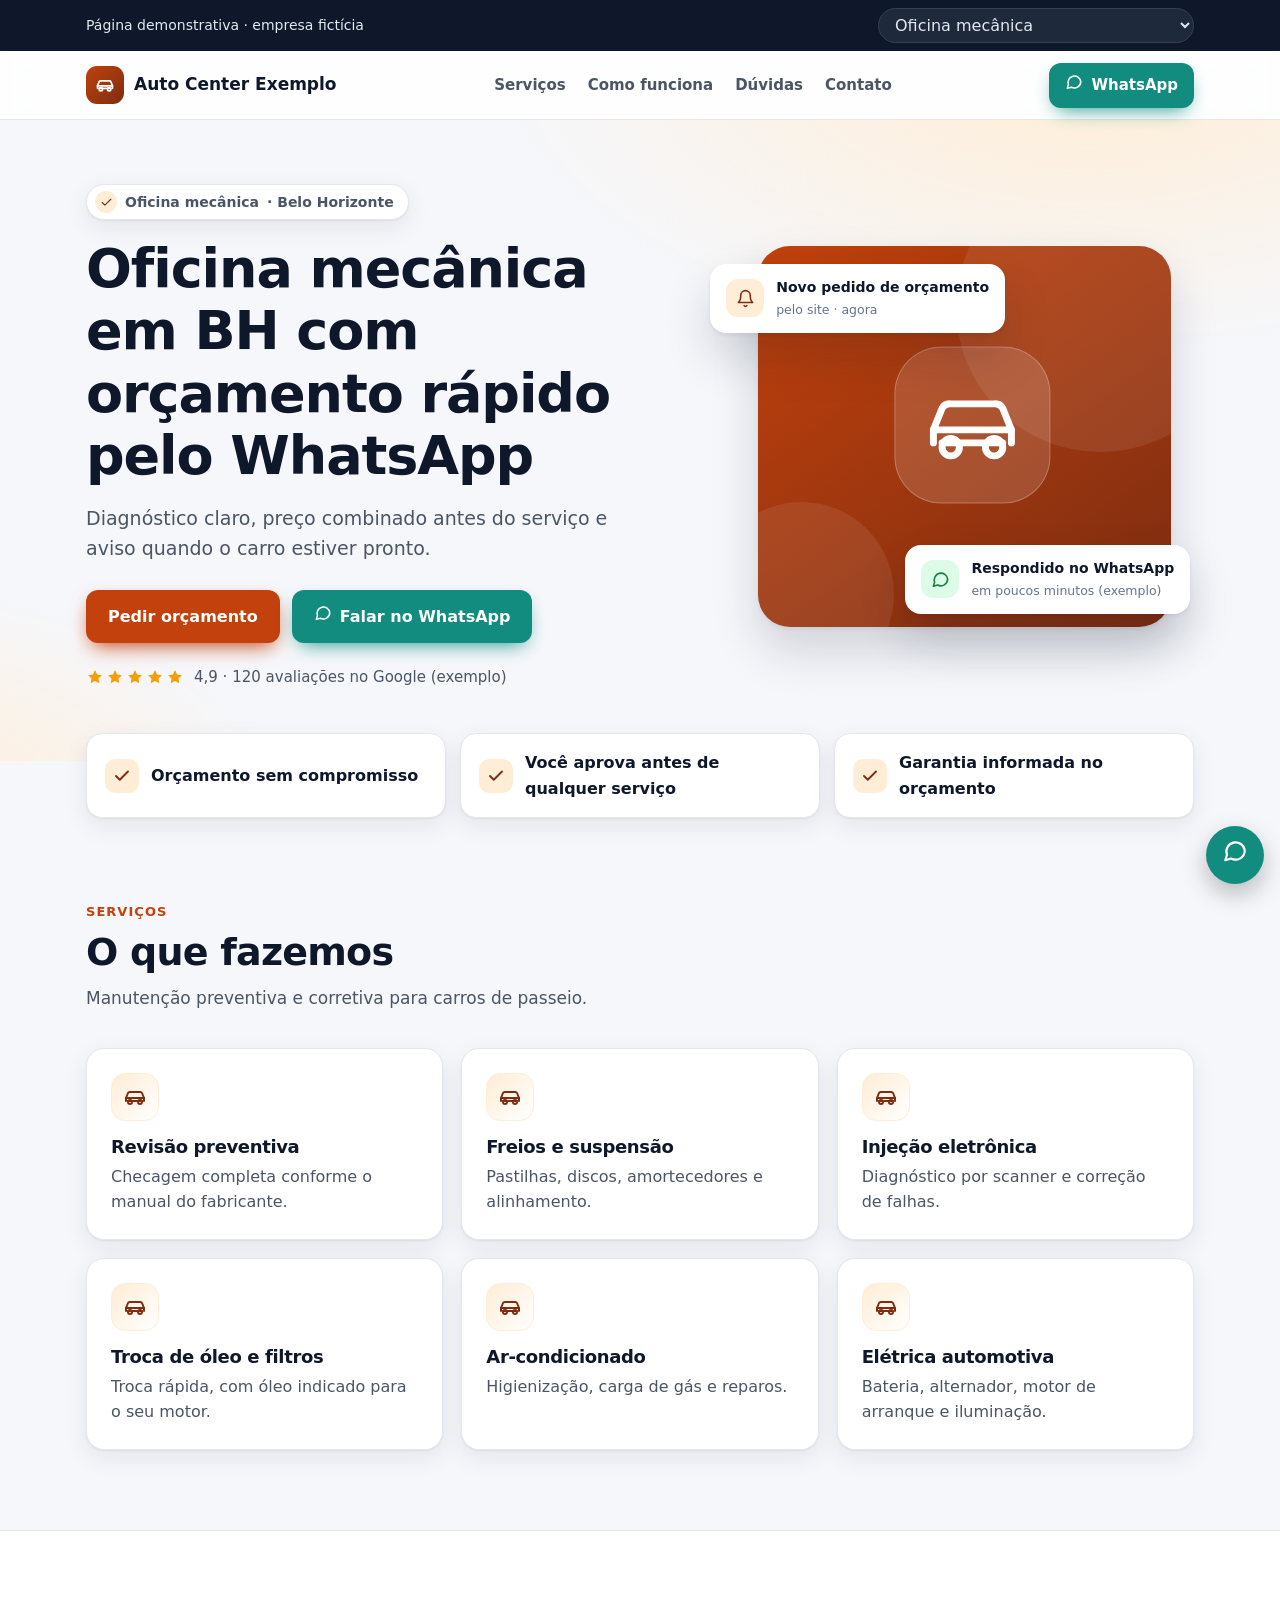
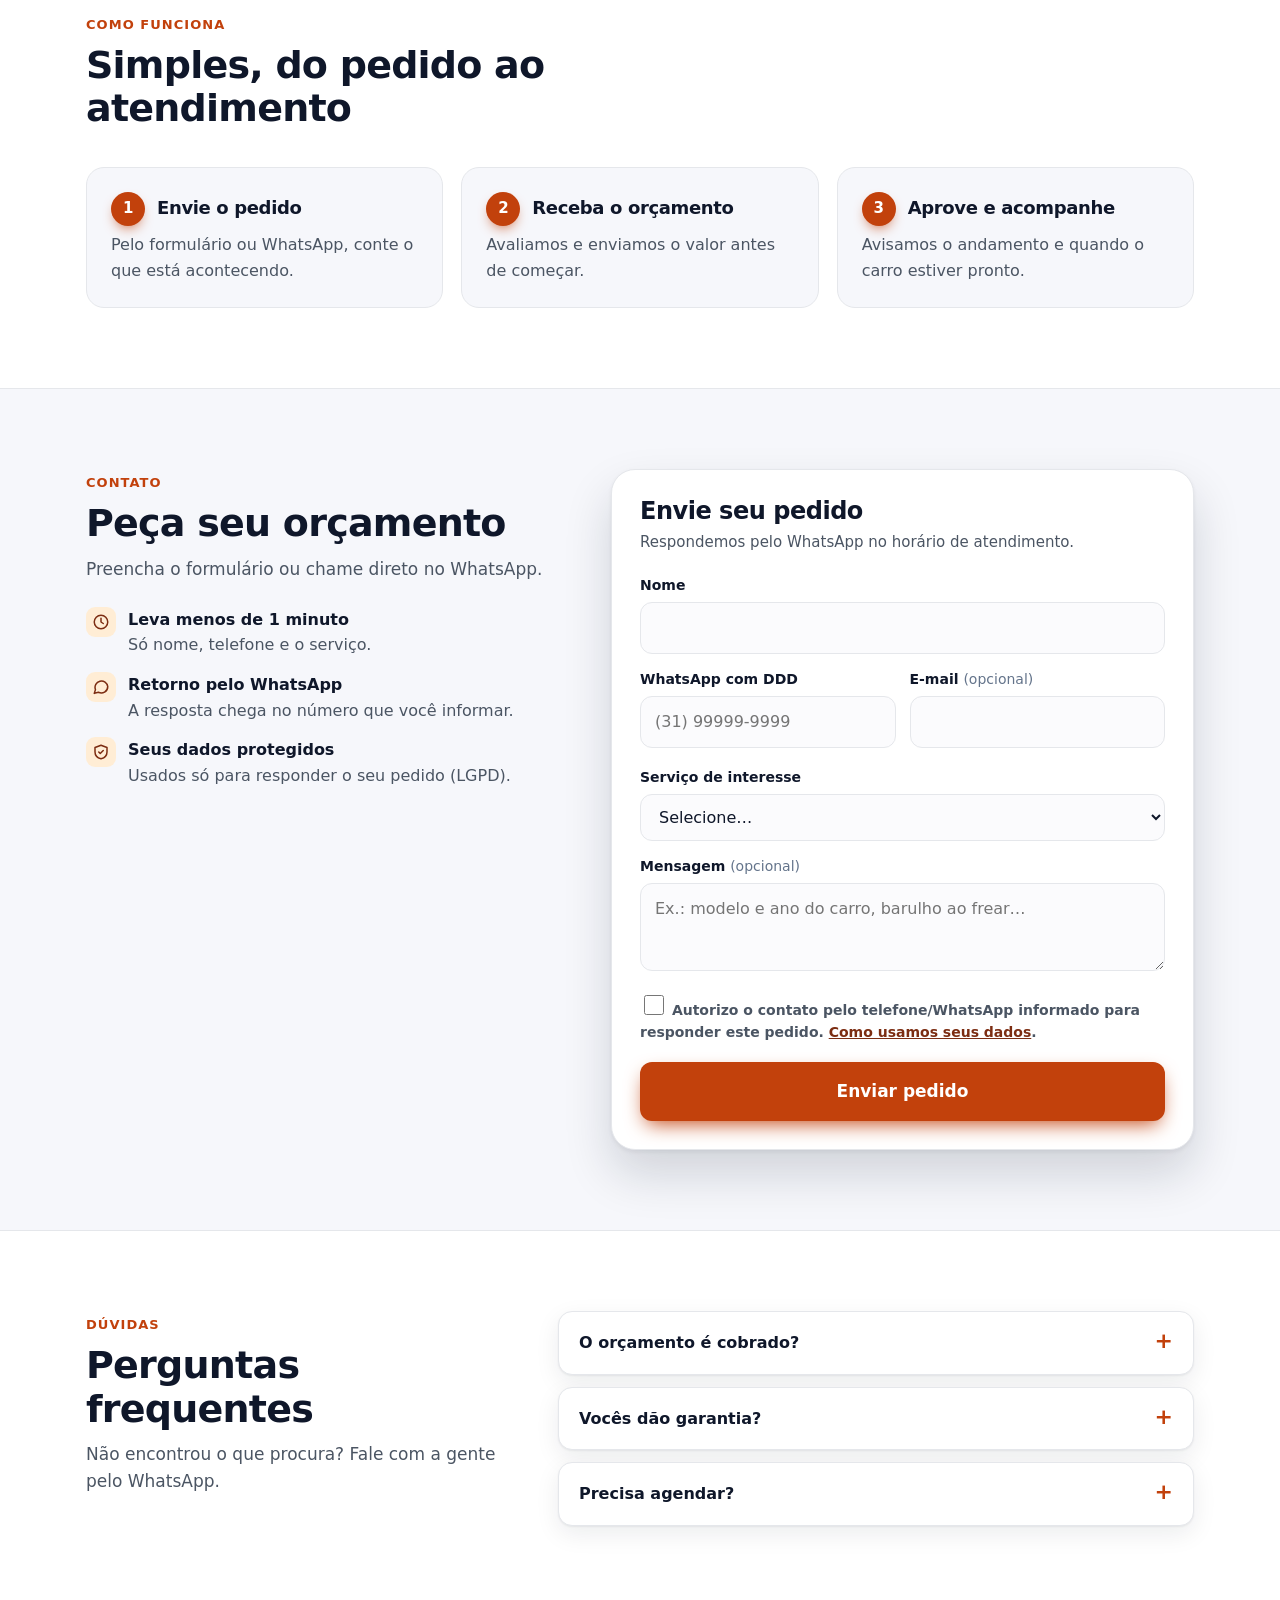
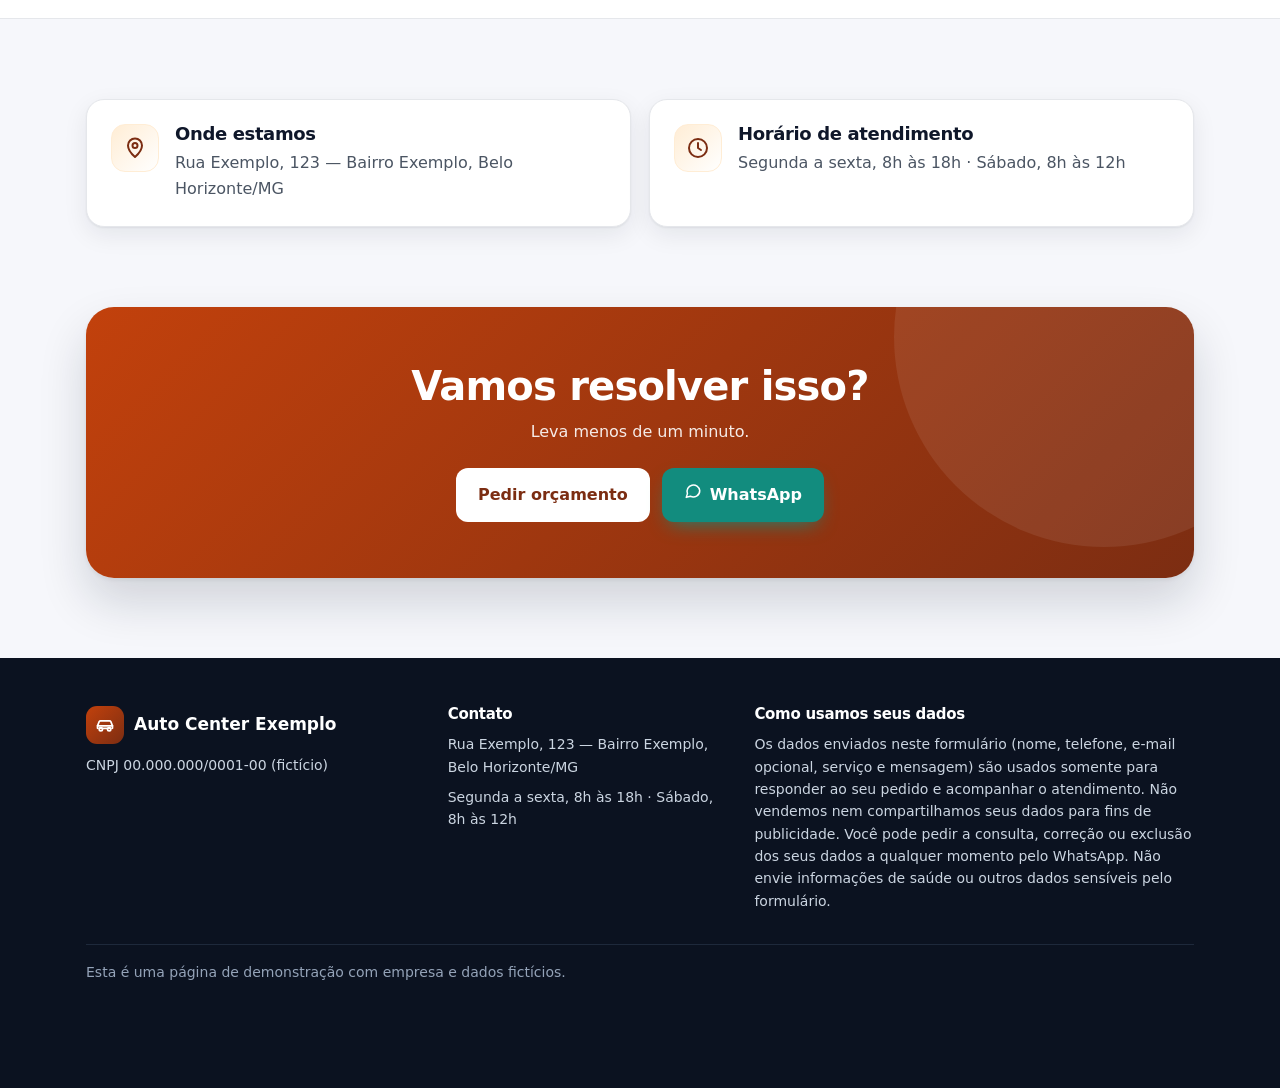
==== commit a87c9b64: "Update print statement to show 'Goodbye World'" ====
--- a/index.html
+++ b/index.html
@@ -5,107 +5,200 @@
 <meta name="viewport" content="width=device-width, initial-scale=1">
 <title>Carregando…</title>
 <meta name="description" content="">
+<meta name="theme-color" content="#0f172a">
 <link rel="icon" href="data:,">
 <style>
   :root {
     --cor: #1d4ed8; --cor-escura: #1e3a8a; --cor-clara: #dbeafe;
-    --fundo: #f8fafc; --cartao: #ffffff; --texto: #0f172a; --suave: #475569;
-    --borda: #e2e8f0; --ok: #15803d; --erro: #b91c1c; --whats: #128c7e; --raio: 14px;
+    --fundo: #f6f7fb; --cartao: #ffffff; --texto: #0f172a; --suave: #4b5563; --fraco: #64748b;
+    --borda: #e5e7eb; --ok: #15803d; --erro: #b91c1c; --whats: #128c7e; --raio: 18px;
+    --sombra: 0 1px 2px rgba(15,23,42,.06), 0 8px 24px rgba(15,23,42,.08);
+    --sombra-forte: 0 2px 4px rgba(15,23,42,.06), 0 24px 48px rgba(15,23,42,.16);
   }
   * { box-sizing: border-box; }
   html { scroll-behavior: smooth; }
-  body { margin: 0; font-family: system-ui, -apple-system, "Segoe UI", Roboto, Arial, sans-serif; color: var(--texto); background: var(--fundo); line-height: 1.55; }
+  body { margin: 0; font-family: "Segoe UI", system-ui, -apple-system, Roboto, "Helvetica Neue", Arial, sans-serif; color: var(--texto); background: var(--fundo); line-height: 1.6; -webkit-font-smoothing: antialiased; }
   a { color: var(--cor-escura); }
-  .container { width: 100%; max-width: 1100px; margin: 0 auto; padding: 0 16px; }
-  .btn { display: inline-flex; align-items: center; justify-content: center; gap: 8px; padding: 13px 20px; border-radius: 999px; border: 0; font: inherit; font-weight: 650; text-decoration: none; cursor: pointer; transition: transform .1s, filter .15s; }
-  .btn:hover { filter: brightness(1.08); }
-  .btn:active { transform: scale(.98); }
-  .btn-primario { background: var(--cor); color: #fff; }
-  .btn-whats { background: var(--whats); color: #fff; }
+  h1, h2, h3 { letter-spacing: -0.02em; line-height: 1.15; }
+  .container { width: 100%; max-width: 1140px; margin: 0 auto; padding: 0 16px; }
+  .ico { width: 1em; height: 1em; fill: none; stroke: currentColor; stroke-width: 2; stroke-linecap: round; stroke-linejoin: round; flex: none; }
+
+  .btn { display: inline-flex; align-items: center; justify-content: center; gap: 8px; padding: 14px 22px; border-radius: 12px; border: 0; font: inherit; font-weight: 650; text-decoration: none; cursor: pointer; transition: transform .12s, box-shadow .2s, filter .15s; }
+  .btn .ico { font-size: 18px; }
+  .btn:hover { filter: brightness(1.06); transform: translateY(-1px); }
+  .btn:active { transform: translateY(0) scale(.99); }
+  .btn-primario { background: var(--cor); color: #fff; box-shadow: 0 8px 20px -6px var(--cor); }
+  .btn-whats { background: var(--whats); color: #fff; box-shadow: 0 8px 20px -8px var(--whats); }
   .btn-claro { background: #fff; color: var(--cor-escura); }
-  .btn[disabled] { opacity: .6; cursor: progress; }
+  .btn-contorno { background: #fff; color: var(--texto); border: 1.5px solid var(--borda); }
+  .btn[disabled] { opacity: .6; cursor: progress; transform: none; }
 
   /* Barra de demonstração (só aparece com MODO_DEMO) */
   #demo-bar { background: #0f172a; color: #e2e8f0; font-size: 14px; padding: 8px 0; }
   #demo-bar .container { display: flex; flex-wrap: wrap; gap: 8px; align-items: center; justify-content: space-between; }
-  #demo-bar nav { display: flex; gap: 6px; flex-wrap: wrap; }
+  #demo-bar nav { display: flex; gap: 6px; flex-wrap: wrap; max-width: 100%; min-width: 0; }
   #demo-bar select { background: #1e293b; color: #e2e8f0; border: 1px solid #334155; border-radius: 999px; padding: 6px 12px; font: inherit; font-size: 16px; max-width: 100%; }
 
   /* Barra de prévia personalizada (?p=id) */
   #previa-bar { position: sticky; top: 0; z-index: 15; background: #0f172a; color: #e2e8f0; font-size: 14px; padding: 10px 0; }
   #previa-bar .container { display: flex; flex-wrap: wrap; gap: 8px 14px; align-items: center; justify-content: space-between; }
-  #previa-bar .btn { padding: 7px 14px; font-size: 14px; }
+  #previa-bar .btn { padding: 7px 14px; font-size: 14px; border-radius: 999px; box-shadow: none; }
   html.carregando-previa body > *:not(#carregando) { visibility: hidden; }
   #carregando { display: none; position: fixed; inset: 0; place-items: center; font-size: 16px; color: var(--suave); }
   html.carregando-previa #carregando { display: grid; }
 
-  header.topo { background: var(--cartao); border-bottom: 1px solid var(--borda); position: sticky; top: 0; z-index: 10; }
-  header.topo .container { display: flex; align-items: center; justify-content: space-between; gap: 12px; min-height: 64px; }
-  .marca { font-weight: 800; font-size: 18px; color: var(--cor-escura); text-decoration: none; }
-  header.topo .btn { padding: 9px 16px; font-size: 15px; }
-
-  .hero { background: linear-gradient(135deg, var(--cor-escura), var(--cor)); color: #fff; padding: 48px 0 56px; }
-  .hero .container { display: grid; grid-template-columns: 1.1fr .9fr; gap: 40px; align-items: start; }
-  .hero h1 { font-size: clamp(28px, 4.2vw, 44px); line-height: 1.12; margin: 0 0 14px; }
-  .hero p.sub { font-size: 18px; opacity: .92; margin: 0 0 20px; }
-  .hero ul { list-style: none; padding: 0; margin: 0 0 26px; display: grid; gap: 8px; }
-  .hero li::before { content: "✓"; display: inline-block; width: 22px; font-weight: 800; }
-  .hero .acoes { display: flex; flex-wrap: wrap; gap: 10px; }
-
-  .card-form { background: var(--cartao); color: var(--texto); border-radius: var(--raio); padding: 24px; box-shadow: 0 20px 40px rgba(15,23,42,.25); }
-  .card-form h2 { margin: 0 0 4px; font-size: 22px; }
-  .card-form p.dica { margin: 0 0 16px; color: var(--suave); font-size: 15px; }
+  /* Cabeçalho */
+  header.topo { background: rgba(255,255,255,.88); backdrop-filter: saturate(1.4) blur(10px); -webkit-backdrop-filter: saturate(1.4) blur(10px); border-bottom: 1px solid var(--borda); position: sticky; top: 0; z-index: 10; }
+  header.topo .container { display: flex; align-items: center; justify-content: space-between; gap: 16px; min-height: 68px; }
+  .marca { display: inline-flex; align-items: center; gap: 10px; font-weight: 800; font-size: 17px; color: var(--texto); text-decoration: none; min-width: 0; }
+  .marca-ico { display: grid; place-items: center; width: 38px; height: 38px; border-radius: 11px; background: linear-gradient(135deg, var(--cor), var(--cor-escura)); color: #fff; font-size: 20px; flex: none; }
+  .marca span[data-t] { overflow: hidden; text-overflow: ellipsis; white-space: nowrap; }
+  .menu { display: flex; gap: 22px; font-size: 15px; }
+  .menu a { color: var(--suave); text-decoration: none; font-weight: 550; }
+  .menu a:hover { color: var(--texto); }
+  header.topo .btn { padding: 10px 16px; font-size: 15px; }
+
+  /* Hero */
+  .hero { position: relative; overflow: hidden; padding: 64px 0 72px;
+    background: radial-gradient(1000px 500px at 85% -10%, var(--cor-clara), transparent 60%), radial-gradient(700px 400px at -10% 110%, var(--cor-clara), transparent 60%), var(--fundo); }
+  .hero .container { display: grid; grid-template-columns: 1.08fr .92fr; gap: 48px; align-items: center; }
+  .selo { display: inline-flex; align-items: center; gap: 8px; background: #fff; border: 1px solid var(--borda); border-radius: 999px; padding: 6px 14px 6px 8px; font-size: 14px; font-weight: 600; color: var(--suave); box-shadow: var(--sombra); margin-bottom: 18px; }
+  .selo .ponto { width: 22px; height: 22px; border-radius: 50%; background: var(--cor-clara); color: var(--cor-escura); display: grid; place-items: center; font-size: 13px; }
+  .hero h1 { font-size: clamp(32px, 4.6vw, 54px); margin: 0 0 16px; }
+  .hero p.sub { font-size: clamp(17px, 1.6vw, 19px); color: var(--suave); margin: 0 0 26px; max-width: 560px; }
+  .hero .acoes { display: flex; flex-wrap: wrap; gap: 12px; margin-bottom: 22px; }
+  .avaliacao { display: flex; align-items: center; gap: 10px; flex-wrap: wrap; font-size: 15px; color: var(--suave); }
+  .estrelas { display: inline-flex; gap: 2px; color: #f59e0b; font-size: 18px; }
+  .estrelas .ico { fill: currentColor; stroke: none; }
+  .estrelas .ico.apagada { fill: #e5e7eb; }
+  .avaliacao strong { color: var(--texto); }
+
+  /* Ilustração do hero (produto: pedido chegando no WhatsApp) */
+  .ilustracao { position: relative; aspect-ratio: 1 / .9; max-width: 480px; justify-self: center; width: 100%; }
+  .ilustracao .placa { position: absolute; inset: 6% 4% 6% 10%; border-radius: 32px; background: linear-gradient(145deg, var(--cor), var(--cor-escura)); box-shadow: var(--sombra-forte); overflow: hidden; }
+  .ilustracao .placa::before, .ilustracao .placa::after { content: ""; position: absolute; border-radius: 50%; background: rgba(255,255,255,.08); }
+  .ilustracao .placa::before { width: 70%; aspect-ratio: 1; right: -18%; top: -22%; }
+  .ilustracao .placa::after { width: 45%; aspect-ratio: 1; left: -12%; bottom: -16%; }
+  .ilustracao .grande { position: absolute; left: 50%; top: 47%; transform: translate(-45%, -50%); width: 38%; aspect-ratio: 1; border-radius: 30%; background: rgba(255,255,255,.14); border: 1px solid rgba(255,255,255,.25); display: grid; place-items: center; color: #fff; font-size: clamp(60px, 9vw, 104px); }
+  .ilustracao .grande .ico { stroke-width: 1.6; }
+  .notif { position: absolute; display: flex; align-items: center; gap: 12px; background: #fff; border-radius: 16px; padding: 12px 16px; box-shadow: var(--sombra-forte); font-size: 14px; max-width: 78%; }
+  .notif .bolha { width: 38px; height: 38px; border-radius: 12px; display: grid; place-items: center; font-size: 19px; flex: none; }
+  .notif b { display: block; font-size: 14px; color: var(--texto); }
+  .notif small { color: var(--fraco); font-size: 12.5px; }
+  .notif.n1 { left: 0; top: 10%; animation: flutuar 6s ease-in-out infinite; }
+  .notif.n1 .bolha { background: var(--cor-clara); color: var(--cor-escura); }
+  .notif.n2 { right: 0; bottom: 9%; animation: flutuar 6s ease-in-out -3s infinite; }
+  .notif.n2 .bolha { background: #dcfce7; color: #15803d; }
+  @keyframes flutuar { 0%, 100% { transform: translateY(0); } 50% { transform: translateY(-8px); } }
+  @media (prefers-reduced-motion: reduce) { .notif { animation: none !important; } html { scroll-behavior: auto; } }
+
+  /* Faixa de destaques */
+  .faixa { margin-top: -28px; position: relative; z-index: 2; }
+  #destaques { list-style: none; margin: 0; padding: 0; display: grid; grid-template-columns: repeat(3, 1fr); gap: 14px; }
+  #destaques li { display: flex; align-items: center; gap: 12px; background: #fff; border: 1px solid var(--borda); border-radius: 16px; padding: 16px 18px; box-shadow: var(--sombra); font-weight: 600; }
+  #destaques li .ico { width: 34px; height: 34px; padding: 8px; border-radius: 10px; background: var(--cor-clara); color: var(--cor-escura); stroke-width: 2.5; }
+
+  /* Seções */
+  section { padding: 80px 0; }
+  .cabecalho { max-width: 640px; margin-bottom: 36px; }
+  .rotulo { display: inline-block; font-size: 13px; font-weight: 700; letter-spacing: .08em; text-transform: uppercase; color: var(--cor); margin-bottom: 8px; }
+  section h2.titulo { font-size: clamp(26px, 3.2vw, 38px); margin: 0 0 10px; }
+  section p.lead { color: var(--suave); margin: 0; font-size: 17px; }
+  .grade { display: grid; grid-template-columns: repeat(auto-fill, minmax(min(280px, 100%), 1fr)); gap: 18px; }
+  .item { background: var(--cartao); border: 1px solid var(--borda); border-radius: var(--raio); padding: 24px; box-shadow: var(--sombra); transition: transform .2s, box-shadow .2s; }
+  .item h3 { margin: 0 0 6px; font-size: 18px; }
+  .item p { margin: 0; color: var(--suave); }
+  #servicos .item:hover { transform: translateY(-3px); box-shadow: var(--sombra-forte); }
+  .item .icone-servico { width: 48px; height: 48px; border-radius: 14px; display: grid; place-items: center; background: linear-gradient(135deg, var(--cor-clara), #fff); color: var(--cor-escura); font-size: 24px; margin-bottom: 16px; border: 1px solid var(--cor-clara); }
+
+  .alt { background: var(--cartao); border-top: 1px solid var(--borda); border-bottom: 1px solid var(--borda); }
+  .passos { counter-reset: passo; position: relative; }
+  .passos .item { box-shadow: none; background: var(--fundo); }
+  .passos .item h3::before { counter-increment: passo; content: counter(passo); display: inline-grid; place-items: center; width: 34px; height: 34px; border-radius: 50%; background: var(--cor); color: #fff; margin-right: 12px; font-size: 15px; vertical-align: middle; box-shadow: 0 6px 14px -6px var(--cor); }
+
+  /* Formulário */
+  .contato .container { display: grid; grid-template-columns: .9fr 1.1fr; gap: 48px; align-items: start; }
+  .motivos { list-style: none; padding: 0; margin: 24px 0 0; display: grid; gap: 14px; }
+  .motivos li { display: flex; gap: 12px; align-items: flex-start; color: var(--suave); }
+  .motivos li .ico { width: 30px; height: 30px; padding: 6px; border-radius: 9px; background: var(--cor-clara); color: var(--cor-escura); }
+  .motivos b { color: var(--texto); display: block; }
+  .card-form { background: var(--cartao); color: var(--texto); border-radius: 24px; padding: 28px; box-shadow: var(--sombra-forte); border: 1px solid var(--borda); }
+  /* Âncoras não ficam escondidas atrás do cabeçalho e da barra de prévia (altura calculada no JS). */
+  [id] { scroll-margin-top: calc(var(--topo-fixo, 70px) + 16px); }
+  .card-form h2 { margin: 0 0 4px; font-size: 24px; }
+  .card-form p.dica { margin: 0 0 20px; color: var(--suave); font-size: 15px; }
+  .campos-duplos { display: grid; grid-template-columns: 1fr 1fr; gap: 0 14px; }
   .campo { margin-bottom: 14px; }
-  .campo label { display: block; font-weight: 600; font-size: 14px; margin-bottom: 5px; }
-  .campo .opc { font-weight: 400; color: var(--suave); }
-  .campo input, .campo select, .campo textarea { width: 100%; padding: 11px 12px; border: 1.5px solid var(--borda); border-radius: 10px; font: inherit; font-size: 16px; background: #fff; color: var(--texto); }
-  .campo textarea { min-height: 80px; resize: vertical; }
-  .campo input:focus, .campo select:focus, .campo textarea:focus { outline: 3px solid var(--cor-clara); border-color: var(--cor); }
+  .campo label { display: block; font-weight: 600; font-size: 14px; margin-bottom: 6px; }
+  .campo .opc { font-weight: 400; color: var(--fraco); }
+  .campo input, .campo select, .campo textarea { width: 100%; padding: 12px 14px; border: 1.5px solid var(--borda); border-radius: 12px; font: inherit; font-size: 16px; background: #fbfbfd; color: var(--texto); transition: border-color .15s, background .15s; }
+  .campo textarea { min-height: 88px; resize: vertical; }
+  .campo input:focus, .campo select:focus, .campo textarea:focus { outline: 4px solid var(--cor-clara); border-color: var(--cor); background: #fff; }
   .campo.invalido input, .campo.invalido select, .campo.invalido textarea { border-color: var(--erro); }
   .msg-erro { color: var(--erro); font-size: 13px; margin-top: 4px; min-height: 0; }
   .consent { display: flex; gap: 10px; align-items: flex-start; font-size: 14px; color: var(--suave); }
-  .consent input { width: 20px; height: 20px; margin-top: 2px; flex: none; }
+  .consent input { width: 20px; height: 20px; margin-top: 2px; flex: none; accent-color: var(--cor); }
   .hp { position: absolute; left: -9999px; width: 1px; height: 1px; overflow: hidden; }
-  .card-form .btn { width: 100%; margin-top: 4px; }
-  .aviso { border-radius: 10px; padding: 12px 14px; font-size: 15px; margin-top: 12px; }
+  .card-form .btn-primario { width: 100%; margin-top: 4px; padding: 16px; font-size: 17px; }
+  .aviso { border-radius: 12px; padding: 12px 14px; font-size: 15px; margin-top: 12px; }
   .aviso.ok { background: #dcfce7; color: #14532d; }
   .aviso.erro { background: #fee2e2; color: #7f1d1d; }
   .aviso .btn { margin-top: 10px; }
 
-  section { padding: 56px 0; }
-  section h2.titulo { font-size: clamp(24px, 3vw, 32px); margin: 0 0 8px; }
-  section p.lead { color: var(--suave); margin: 0 0 28px; max-width: 680px; }
-  .grade { display: grid; grid-template-columns: repeat(auto-fill, minmax(280px, 1fr)); gap: 16px; }
-  .item { background: var(--cartao); border: 1px solid var(--borda); border-radius: var(--raio); padding: 20px; }
-  .item h3 { margin: 0 0 6px; font-size: 18px; }
-  .item p { margin: 0; color: var(--suave); }
-  .passos { counter-reset: passo; }
-  .passos .item h3::before { counter-increment: passo; content: counter(passo); display: inline-grid; place-items: center; width: 30px; height: 30px; border-radius: 50%; background: var(--cor-clara); color: var(--cor-escura); margin-right: 10px; font-size: 15px; }
-  .alt { background: var(--cartao); border-top: 1px solid var(--borda); border-bottom: 1px solid var(--borda); }
-  details { background: var(--fundo); border: 1px solid var(--borda); border-radius: 10px; padding: 14px 16px; margin-bottom: 10px; }
-  details summary { font-weight: 650; cursor: pointer; }
+  /* Dúvidas e local */
+  .duvidas .container { display: grid; grid-template-columns: .8fr 1.2fr; gap: 48px; }
+  details { background: var(--cartao); border: 1px solid var(--borda); border-radius: 14px; padding: 18px 20px; margin-bottom: 12px; box-shadow: var(--sombra); }
+  details summary { font-weight: 650; cursor: pointer; list-style: none; display: flex; justify-content: space-between; gap: 12px; }
+  details summary::-webkit-details-marker { display: none; }
+  details summary::after { content: "+"; font-size: 22px; line-height: 1; color: var(--cor); transition: transform .2s; }
+  details[open] summary::after { transform: rotate(45deg); }
   details p { margin: 10px 0 0; color: var(--suave); }
-  .local { display: grid; grid-template-columns: 1fr 1fr; gap: 16px; }
-  .cta-final { background: var(--cor-escura); color: #fff; text-align: center; }
-  .cta-final p { opacity: .9; }
-
-  footer { background: #0f172a; color: #cbd5e1; font-size: 14px; padding: 32px 0 90px; }
-  footer h3 { color: #fff; font-size: 16px; }
+  .local { display: grid; grid-template-columns: 1fr 1fr; gap: 18px; }
+  .local .item { display: flex; gap: 16px; align-items: flex-start; }
+  .local .item .icone-servico { margin: 0; flex: none; }
+
+  .cta-final { padding: 0 0 80px; }
+  .cta-final .caixa { position: relative; overflow: hidden; border-radius: 28px; padding: 56px 32px; text-align: center; color: #fff; background: linear-gradient(135deg, var(--cor), var(--cor-escura)); box-shadow: var(--sombra-forte); }
+  .cta-final .caixa::after { content: ""; position: absolute; width: 420px; aspect-ratio: 1; border-radius: 50%; right: -120px; top: -180px; background: rgba(255,255,255,.08); }
+  .cta-final h2 { font-size: clamp(26px, 3.4vw, 40px); margin: 0 0 10px; position: relative; }
+  .cta-final p { opacity: .9; margin: 0 0 24px; position: relative; }
+  .cta-final .acoes { display: flex; gap: 12px; justify-content: center; flex-wrap: wrap; position: relative; }
+
+  footer { background: #0b1220; color: #cbd5e1; font-size: 14px; padding: 48px 0 96px; }
+  footer .colunas { display: grid; grid-template-columns: 1.2fr 1fr 1.6fr; gap: 32px; }
+  footer h3 { color: #fff; font-size: 15px; margin: 0 0 10px; }
+  footer p { margin: 0 0 8px; }
   footer a { color: #e2e8f0; }
-
-  .whats-flutuante { position: fixed; right: 16px; bottom: 16px; z-index: 20; box-shadow: 0 8px 20px rgba(0,0,0,.25); }
-
-  #cookies { position: fixed; left: 16px; right: 16px; bottom: 16px; z-index: 30; max-width: 560px; background: #fff; color: var(--texto); border: 1px solid var(--borda); border-radius: var(--raio); padding: 16px; box-shadow: 0 10px 30px rgba(0,0,0,.2); font-size: 14px; }
+  footer .marca { color: #fff; margin-bottom: 10px; }
+  #aviso-demo { margin-top: 24px; padding-top: 16px; border-top: 1px solid #1e293b; color: #94a3b8; }
+
+  .whats-flutuante { position: fixed; right: 16px; bottom: 16px; z-index: 20; width: 58px; height: 58px; padding: 0; border-radius: 50%; box-shadow: 0 10px 24px rgba(0,0,0,.25); }
+  .whats-flutuante .ico { font-size: 26px; }
+
+  #cookies { position: fixed; left: 16px; right: 16px; bottom: 16px; z-index: 30; max-width: 560px; background: #fff; color: var(--texto); border: 1px solid var(--borda); border-radius: var(--raio); padding: 16px; box-shadow: var(--sombra-forte); font-size: 14px; }
   #cookies .acoes { display: flex; gap: 8px; margin-top: 10px; }
   #cookies .btn { padding: 8px 14px; font-size: 14px; }
   .btn-borda { background: #fff; color: var(--texto); border: 1px solid var(--borda); }
 
   [hidden] { display: none !important; }
 
-  @media (max-width: 860px) {
-    .hero .container { grid-template-columns: 1fr; gap: 28px; }
-    .local { grid-template-columns: 1fr; }
+  @media (max-width: 960px) {
+    .menu { display: none; }
+    .hero { padding: 40px 0 64px; }
+    .hero .container, .contato .container, .duvidas .container { grid-template-columns: 1fr; gap: 32px; }
+    .ilustracao { max-width: 420px; }
+    #destaques { grid-template-columns: 1fr; }
+    section { padding: 64px 0; }
+    footer .colunas { grid-template-columns: 1fr; gap: 24px; }
+  }
+  @media (max-width: 560px) {
+    .local, .campos-duplos { grid-template-columns: 1fr; }
     header.topo .btn span.txt { display: none; }
+    .hero .acoes .btn { flex: 1 1 100%; }
+    .card-form { padding: 22px 18px; }
+    .notif { padding: 10px 12px; font-size: 13px; }
+    .notif .bolha { width: 32px; height: 32px; font-size: 16px; }
+    .cta-final .caixa { padding: 44px 20px; }
   }
 </style>
 </head>
@@ -128,8 +221,14 @@
 
 <header class="topo">
   <div class="container">
-    <a class="marca" href="#" data-t="empresa"></a>
-    <a class="btn btn-whats js-whats" href="#" target="_blank" rel="noopener" data-evento="clique_whatsapp_topo">💬 <span class="txt">WhatsApp</span></a>
+    <a class="marca" href="#"><span class="marca-ico js-ico-nicho"></span><span data-t="empresa"></span></a>
+    <nav class="menu" aria-label="Seções">
+      <a href="#servicos-secao">Serviços</a>
+      <a href="#como-funciona">Como funciona</a>
+      <a href="#duvidas">Dúvidas</a>
+      <a href="#formulario">Contato</a>
+    </nav>
+    <a class="btn btn-whats js-whats" href="#" target="_blank" rel="noopener" data-evento="clique_whatsapp_topo" aria-label="Falar no WhatsApp"><span class="js-ico" data-ico="conversa"></span><span class="txt">WhatsApp</span></a>
   </div>
 </header>
 
@@ -137,33 +236,87 @@
   <div class="hero">
     <div class="container">
       <div>
+        <div class="selo"><span class="ponto js-ico" data-ico="check"></span><span data-t="rotulo"></span> · Belo Horizonte</div>
         <h1 data-t="titulo"></h1>
         <p class="sub" data-t="subtitulo"></p>
-        <ul id="destaques"></ul>
         <div class="acoes">
-          <a class="btn btn-claro" href="#formulario" data-t="cta"></a>
-          <a class="btn btn-whats js-whats" href="#" target="_blank" rel="noopener" data-evento="clique_whatsapp_hero">💬 Falar no WhatsApp</a>
+          <a class="btn btn-primario" href="#formulario"><span data-t="cta"></span></a>
+          <a class="btn btn-whats js-whats" href="#" target="_blank" rel="noopener" data-evento="clique_whatsapp_hero"><span class="js-ico" data-ico="conversa"></span>Falar no WhatsApp</a>
         </div>
+        <div class="avaliacao" id="avaliacao" hidden>
+          <span class="estrelas" aria-hidden="true"></span>
+          <span id="avaliacao-texto"></span>
+        </div>
+      </div>
+
+      <div class="ilustracao" aria-hidden="true">
+        <div class="placa"><div class="grande js-ico-nicho"></div></div>
+        <div class="notif n1"><span class="bolha js-ico" data-ico="sino"></span><span><b id="notif-1"></b><small>pelo site · agora</small></span></div>
+        <div class="notif n2"><span class="bolha js-ico" data-ico="conversa"></span><span><b id="notif-2">Respondido no WhatsApp</b><small id="notif-2-sub">em poucos minutos (exemplo)</small></span></div>
+      </div>
+    </div>
+  </div>
+
+  <div class="faixa">
+    <div class="container">
+      <ul id="destaques"></ul>
+    </div>
+  </div>
+
+  <section id="servicos-secao">
+    <div class="container">
+      <div class="cabecalho">
+        <span class="rotulo">Serviços</span>
+        <h2 class="titulo">O que fazemos</h2>
+        <p class="lead" data-t="introServicos"></p>
+      </div>
+      <div class="grade" id="servicos"></div>
+    </div>
+  </section>
+
+  <section class="alt" id="como-funciona">
+    <div class="container">
+      <div class="cabecalho">
+        <span class="rotulo">Como funciona</span>
+        <h2 class="titulo">Simples, do pedido ao atendimento</h2>
+      </div>
+      <div class="grade passos" id="passos"></div>
+    </div>
+  </section>
+
+  <section class="contato">
+    <div class="container">
+      <div>
+        <span class="rotulo">Contato</span>
+        <h2 class="titulo" data-t="tituloForm"></h2>
+        <p class="lead">Preencha o formulário ou chame direto no WhatsApp.</p>
+        <ul class="motivos">
+          <li><span class="js-ico" data-ico="relogio"></span><span><b>Leva menos de 1 minuto</b>Só nome, telefone e o serviço.</span></li>
+          <li><span class="js-ico" data-ico="conversa"></span><span><b>Retorno pelo WhatsApp</b>A resposta chega no número que você informar.</span></li>
+          <li><span class="js-ico" data-ico="escudo"></span><span><b>Seus dados protegidos</b>Usados só para responder o seu pedido (LGPD).</span></li>
+        </ul>
       </div>
 
       <div class="card-form" id="formulario">
-        <h2 data-t="tituloForm"></h2>
-        <p class="dica">Respondemos pelo WhatsApp no horário de atendimento.</p>
+        <h2>Envie seu pedido</h2>
+        <p class="dica" id="dica-form">Respondemos pelo WhatsApp no horário de atendimento.</p>
         <form id="form-lead" novalidate>
           <div class="campo" data-campo="nome">
             <label for="f-nome">Nome</label>
             <input id="f-nome" name="nome" autocomplete="name" maxlength="80" required>
             <div class="msg-erro" aria-live="polite"></div>
           </div>
-          <div class="campo" data-campo="telefone">
-            <label for="f-telefone">WhatsApp / telefone com DDD</label>
-            <input id="f-telefone" name="telefone" type="tel" inputmode="tel" autocomplete="tel" placeholder="(31) 99999-9999" maxlength="20" required>
-            <div class="msg-erro" aria-live="polite"></div>
-          </div>
-          <div class="campo" data-campo="email">
-            <label for="f-email">E-mail <span class="opc">(opcional)</span></label>
-            <input id="f-email" name="email" type="email" autocomplete="email" maxlength="120">
-            <div class="msg-erro" aria-live="polite"></div>
+          <div class="campos-duplos">
+            <div class="campo" data-campo="telefone">
+              <label for="f-telefone">WhatsApp com DDD</label>
+              <input id="f-telefone" name="telefone" type="tel" inputmode="tel" autocomplete="tel" placeholder="(31) 99999-9999" maxlength="20" required>
+              <div class="msg-erro" aria-live="polite"></div>
+            </div>
+            <div class="campo" data-campo="email">
+              <label for="f-email">E-mail <span class="opc">(opcional)</span></label>
+              <input id="f-email" name="email" type="email" autocomplete="email" maxlength="120">
+              <div class="msg-erro" aria-live="polite"></div>
+            </div>
           </div>
           <div class="campo" data-campo="servico">
             <label for="f-servico">Serviço de interesse</label>
@@ -190,63 +343,68 @@
         </form>
       </div>
     </div>
-  </div>
-
-  <section>
+  </section>
+
+  <section class="alt duvidas" id="duvidas">
     <div class="container">
-      <h2 class="titulo">Serviços</h2>
-      <p class="lead" data-t="introServicos"></p>
-      <div class="grade" id="servicos"></div>
+      <div class="cabecalho">
+        <span class="rotulo">Dúvidas</span>
+        <h2 class="titulo">Perguntas frequentes</h2>
+        <p class="lead">Não encontrou o que procura? Fale com a gente pelo WhatsApp.</p>
+      </div>
+      <div id="faq"></div>
     </div>
   </section>
 
-  <section class="alt">
-    <div class="container">
-      <h2 class="titulo">Como funciona</h2>
-      <p class="lead">Simples e sem compromisso.</p>
-      <div class="grade passos" id="passos"></div>
+  <section>
+    <div class="container local">
+      <div class="item">
+        <span class="icone-servico js-ico" data-ico="mapa"></span>
+        <div><h3>Onde estamos</h3><p data-t="endereco"></p></div>
+      </div>
+      <div class="item">
+        <span class="icone-servico js-ico" data-ico="relogio"></span>
+        <div><h3>Horário de atendimento</h3><p data-t="horario"></p></div>
+      </div>
     </div>
   </section>
 
-  <section>
-    <div class="container">
-      <h2 class="titulo">Perguntas frequentes</h2>
-      <div id="faq" style="max-width: 760px"></div>
-    </div>
-  </section>
-
-  <section class="alt">
-    <div class="container local">
-      <div class="item">
-        <h3>Onde estamos</h3>
-        <p data-t="endereco"></p>
-      </div>
-      <div class="item">
-        <h3>Horário de atendimento</h3>
-        <p data-t="horario"></p>
-      </div>
-    </div>
-  </section>
-
   <section class="cta-final">
     <div class="container">
-      <h2 class="titulo">Vamos resolver isso?</h2>
-      <p>Leva menos de um minuto.</p>
-      <a class="btn btn-claro" href="#formulario" data-t="cta"></a>
+      <div class="caixa">
+        <h2>Vamos resolver isso?</h2>
+        <p>Leva menos de um minuto.</p>
+        <div class="acoes">
+          <a class="btn btn-claro" href="#formulario"><span data-t="cta"></span></a>
+          <a class="btn btn-whats js-whats" href="#" target="_blank" rel="noopener" data-evento="clique_whatsapp_final"><span class="js-ico" data-ico="conversa"></span>WhatsApp</a>
+        </div>
+      </div>
     </div>
   </section>
 </main>
 
 <footer>
   <div class="container">
-    <p><strong data-t="empresa"></strong> · <span data-t="cnpj"></span></p>
-    <h3 id="privacidade">Como usamos seus dados</h3>
-    <p>Os dados enviados neste formulário (nome, telefone, e-mail opcional, serviço e mensagem) são usados somente para responder ao seu pedido de orçamento e acompanhar o atendimento. Não vendemos nem compartilhamos seus dados para fins de publicidade. Você pode pedir a consulta, correção ou exclusão dos seus dados a qualquer momento pelo WhatsApp ou e-mail de contato. Não envie informações de saúde ou outros dados sensíveis pelo formulário.</p>
+    <div class="colunas">
+      <div>
+        <div class="marca"><span class="marca-ico js-ico-nicho"></span><strong data-t="empresa"></strong></div>
+        <p data-t="cnpj"></p>
+      </div>
+      <div>
+        <h3>Contato</h3>
+        <p data-t="endereco"></p>
+        <p data-t="horario"></p>
+      </div>
+      <div>
+        <h3 id="privacidade">Como usamos seus dados</h3>
+        <p>Os dados enviados neste formulário (nome, telefone, e-mail opcional, serviço e mensagem) são usados somente para responder ao seu pedido e acompanhar o atendimento. Não vendemos nem compartilhamos seus dados para fins de publicidade. Você pode pedir a consulta, correção ou exclusão dos seus dados a qualquer momento pelo WhatsApp. Não envie informações de saúde ou outros dados sensíveis pelo formulário.</p>
+      </div>
+    </div>
     <p id="aviso-demo" hidden>Esta é uma página de demonstração com empresa e dados fictícios.</p>
   </div>
 </footer>
 
-<a class="btn btn-whats whats-flutuante js-whats" href="#" target="_blank" rel="noopener" aria-label="Falar no WhatsApp" data-evento="clique_whatsapp_flutuante">💬</a>
+<a class="btn btn-whats whats-flutuante js-whats" href="#" target="_blank" rel="noopener" aria-label="Falar no WhatsApp" data-evento="clique_whatsapp_flutuante"><span class="js-ico" data-ico="conversa"></span></a>
 
 <div id="cookies" hidden role="dialog" aria-label="Aviso de cookies">
   Usamos cookies de medição (Google Analytics) para entender como a página é usada. Você aceita?
@@ -345,20 +503,41 @@
   $$('[data-t-placeholder]').forEach(el => { el.placeholder = n[el.dataset.tPlaceholder] || ''; });
   $$('.js-whats').forEach(a => { a.href = linkWhats(n); });
 
+  // Ícones: o do nicho (logo, ilustração) e os de interface (data-ico).
+  $$('.js-ico-nicho').forEach(el => el.replaceChildren(criarIcone(n.icone)));
+  $$('.js-ico').forEach(el => el.replaceChildren(criarIcone(el.dataset.ico)));
+  $('#notif-1').textContent = n.pedido === 'agendamentos' ? 'Novo agendamento' : 'Novo pedido de orçamento';
+  // Na prévia de empresa real, nada de prometer tempo de resposta em nome dela.
+  $('#notif-2').textContent = personalizado ? 'Continue pelo WhatsApp' : 'Respondido no WhatsApp';
+  $('#notif-2-sub').textContent = personalizado ? 'direto com a empresa' : 'em poucos minutos (exemplo)';
+  $('#dica-form').textContent = personalizado ? 'A empresa retorna pelo WhatsApp informado.' : 'Respondemos pelo WhatsApp no horário de atendimento.';
+
+  // Avaliações do Google: só aparecem quando existem (exemplo na demo, dado real nas prévias).
+  const aval = $('#avaliacao');
+  aval.hidden = !(n.nota >= 1 && n.avaliacoes >= 1);
+  if (!aval.hidden) {
+    const est = $('.estrelas', aval); est.replaceChildren();
+    for (let i = 1; i <= 5; i++) est.appendChild(criarIcone('estrela', i <= Math.round(n.nota) ? '' : 'apagada'));
+    const nota = Number(n.nota).toFixed(1).replace('.', ',');
+    const qtd = Number(n.avaliacoes);
+    $('#avaliacao-texto').textContent = `${nota} · ${qtd.toLocaleString('pt-BR')} ${qtd === 1 ? 'avaliação' : 'avaliações'} no Google${n.notaExemplo ? ' (exemplo)' : ''}`;
+  }
+
   const ul = $('#destaques'); ul.replaceChildren();
-  n.destaques.forEach(t => { const li = document.createElement('li'); li.textContent = t; ul.appendChild(li); });
-
-  const montarCartoes = (alvo, lista) => {
+  n.destaques.forEach(t => { const li = document.createElement('li'); li.append(criarIcone('check'), document.createTextNode(t)); ul.appendChild(li); });
+
+  const montarCartoes = (alvo, lista, comIcone) => {
     alvo.replaceChildren();
     lista.forEach(([titulo, desc]) => {
       const div = document.createElement('div'); div.className = 'item';
+      if (comIcone) { const ic = document.createElement('span'); ic.className = 'icone-servico'; ic.appendChild(criarIcone(n.icone)); div.appendChild(ic); }
       const h = document.createElement('h3'); h.textContent = titulo;
       const p = document.createElement('p'); p.textContent = desc;
       div.append(h, p); alvo.appendChild(div);
     });
   };
-  montarCartoes($('#servicos'), n.servicos);
-  montarCartoes($('#passos'), n.passos);
+  montarCartoes($('#servicos'), n.servicos, true);
+  montarCartoes($('#passos'), n.passos, false);
 
   const faq = $('#faq'); faq.replaceChildren();
   n.faq.forEach(([perg, resp]) => {
@@ -431,13 +610,19 @@
     ['Qual é o horário de atendimento?', 'Consulte a empresa pelo WhatsApp.']
   ];
   n.horario = 'Consulte o horário pelo WhatsApp';
+  // Nota só se o dono do kit informou a nota real do Google no gerador.
+  const nota = Number(cfg.nota), qtd = Number(cfg.avaliacoes);
+  n.nota = nota >= 1 && nota <= 5 && qtd >= 1 ? nota : null;
+  n.avaliacoes = n.nota ? Math.round(qtd) : null;
+  n.notaExemplo = false;
   if (cfg.bairro) n.titulo = base.titulo.replace(' em BH', ` no bairro ${cfg.bairro}, BH`);
   if (cfg.titulo) n.titulo = cfg.titulo;
   if (cfg.whatsapp) n.whatsapp = cfg.whatsapp;
   if (/^#[0-9a-f]{6}$/i.test(cfg.cor || '')) {
-    n.cor = cfg.cor;
-    n.corEscura = misturarCor(cfg.cor, '#000000', 0.45);
-    n.corClara = misturarCor(cfg.cor, '#ffffff', 0.85);
+    // Cores claras (ex.: amarelo) são escurecidas para o texto branco dos botões continuar legível.
+    n.cor = corLegivel(cfg.cor);
+    n.corEscura = misturarCor(n.cor, '#000000', 0.45);
+    n.corClara = misturarCor(n.cor, '#ffffff', 0.85);
   }
   if (Array.isArray(cfg.servicos) && cfg.servicos.length) n.servicos = cfg.servicos.map(([t, d]) => [t, d || '']);
   n.endereco = cfg.endereco || `${cfg.bairro ? cfg.bairro + ' — ' : ''}Belo Horizonte/MG`;
@@ -450,7 +635,11 @@
   $('#previa-bar').hidden = false;
   $('#previa-texto').textContent = `Prévia de site criada para ${n.empresa} por ${CONFIG.ASSINATURA} · não é o site oficial da empresa`;
   // A barra fica fixa no topo; o cabeçalho (também fixo) desce para baixo dela.
-  const ajustarTopo = () => { $('header.topo').style.top = $('#previa-bar').offsetHeight + 'px'; };
+  const ajustarTopo = () => {
+    const barra = $('#previa-bar').offsetHeight;
+    $('header.topo').style.top = barra + 'px';
+    document.documentElement.style.setProperty('--topo-fixo', (barra + $('header.topo').offsetHeight) + 'px');
+  };
   ajustarTopo(); addEventListener('resize', ajustarTopo);
   const msg = `Olá! Vi a prévia do site da ${n.empresa} e quero saber mais.`;
   $('#previa-quero').href = `https://wa.me/${CONFIG.MEU_WHATSAPP}?text=${encodeURIComponent(msg)}`;
@@ -540,7 +729,7 @@
   const p = document.createElement('div'); p.textContent = texto; div.appendChild(p);
   if (comWhats) {
     const a = document.createElement('a'); a.className = 'btn btn-whats'; a.target = '_blank'; a.rel = 'noopener';
-    a.href = linkWhats(nichoAtual, comWhats); a.textContent = '💬 Continuar no WhatsApp';
+    a.href = linkWhats(nichoAtual, comWhats); a.append(criarIcone('conversa'), document.createTextNode('Continuar no WhatsApp'));
     div.appendChild(a);
   }
   box.appendChild(div);
@@ -578,7 +767,9 @@
     const resp = await enviarLead(dados);
     if (resp && resp.ok) {
       const primeiroNome = dados.nome.trim().split(/\s+/)[0];
-      retorno('ok', `Obrigado, ${primeiroNome}! Recebemos seu pedido e vamos responder em breve pelo WhatsApp.`,
+      retorno('ok', previaAtual
+        ? `Obrigado, ${primeiroNome}! Pedido enviado. Se preferir, continue pelo WhatsApp.`
+        : `Obrigado, ${primeiroNome}! Recebemos seu pedido e vamos responder em breve pelo WhatsApp.`,
         `Meu nome é ${dados.nome.trim()} e tenho interesse em: ${dados.servico}.`);
       evento('generate_lead', { servico: dados.servico });
       $('#form-lead').reset();
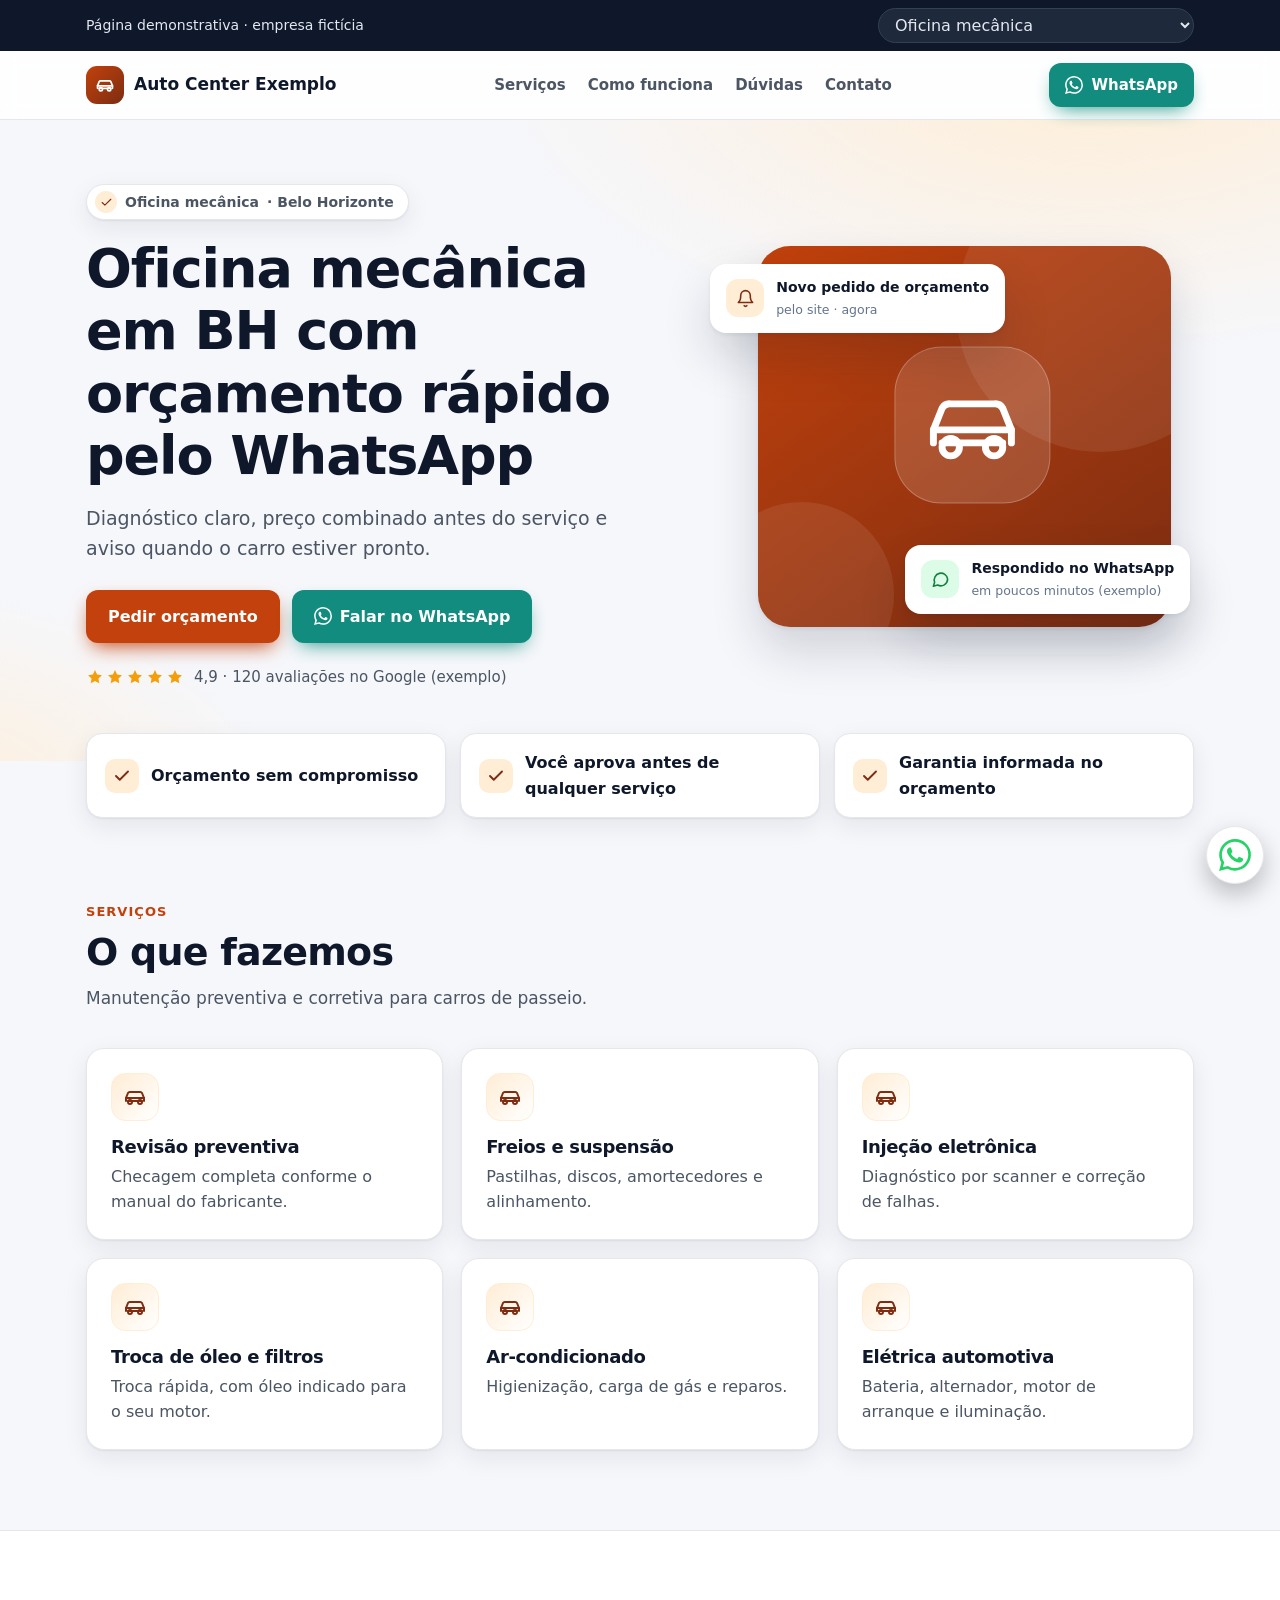
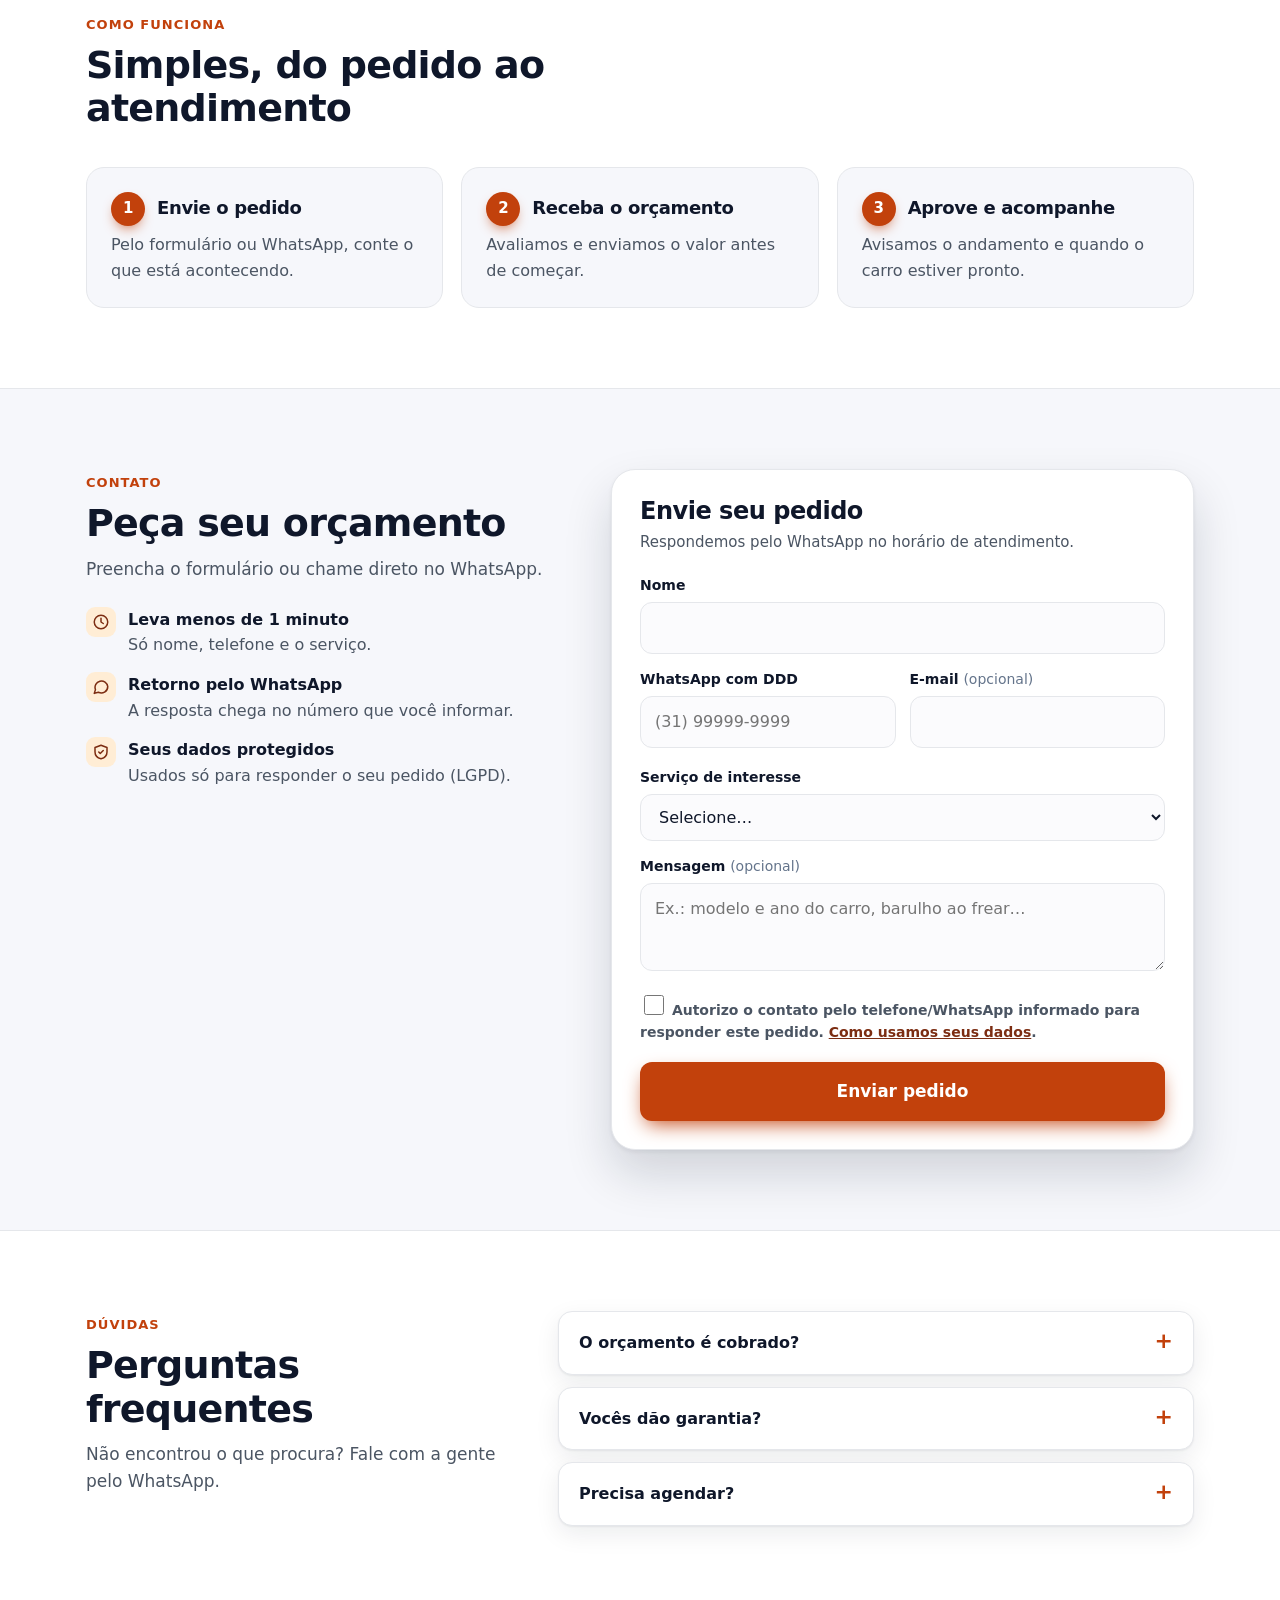
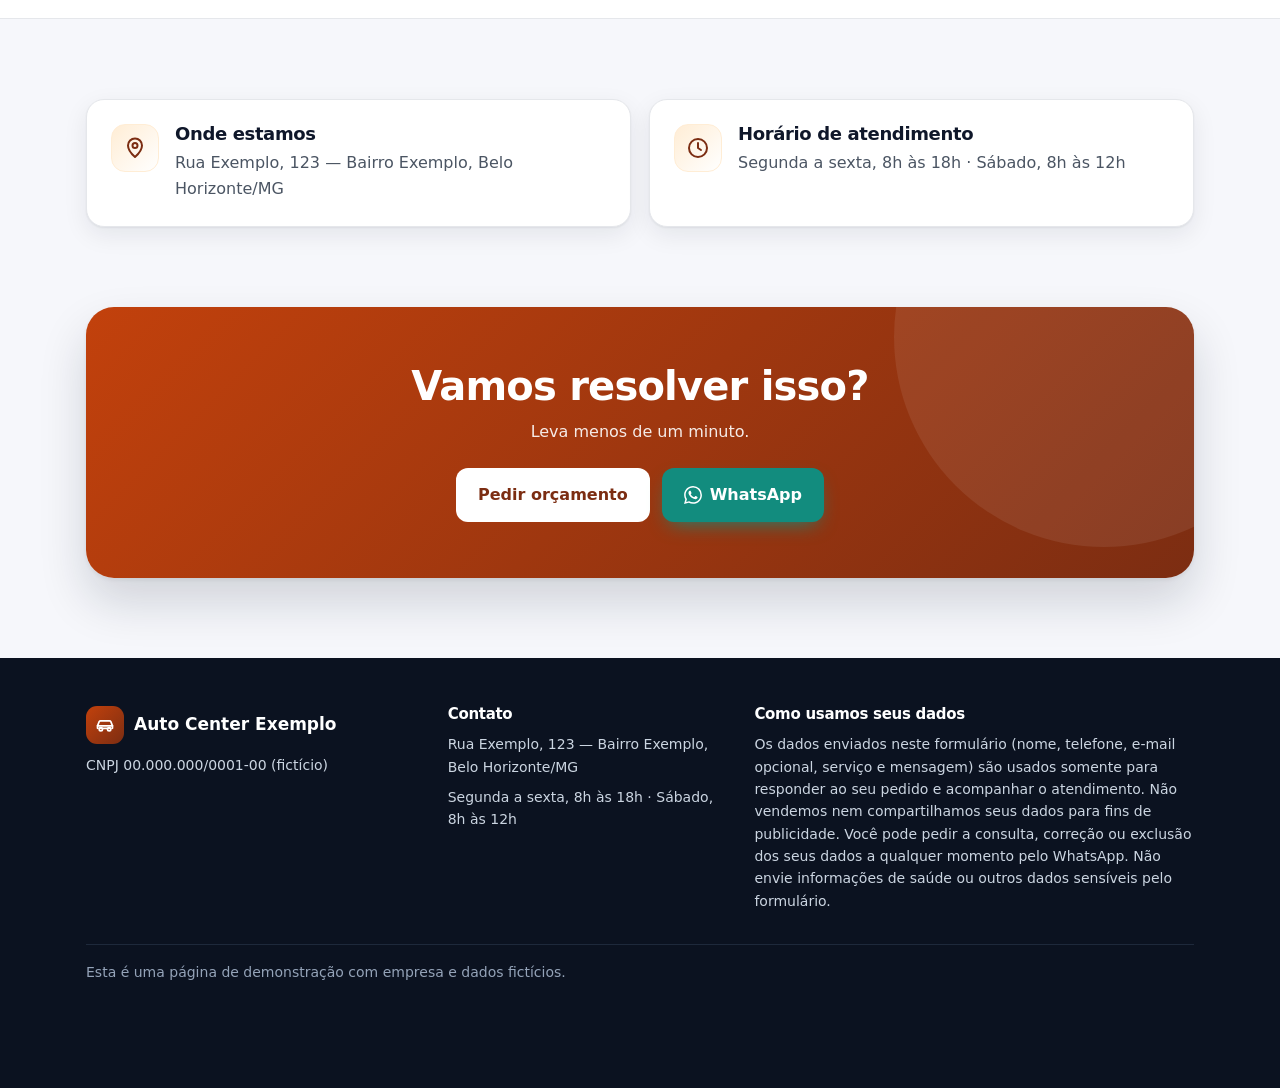
==== commit 6ceaf513: "Add files via upload" ====
--- a/index.html
+++ b/index.html
@@ -29,6 +29,9 @@
   .btn:active { transform: translateY(0) scale(.99); }
   .btn-primario { background: var(--cor); color: #fff; box-shadow: 0 8px 20px -6px var(--cor); }
   .btn-whats { background: var(--whats); color: #fff; box-shadow: 0 8px 20px -8px var(--whats); }
+  /* Símbolo oficial do WhatsApp: preenchido, sem traço; só nas cores oficiais (branco ou verde #25D366). */
+  .btn-whats .ico, .ico-wa { fill: currentColor; stroke: none; }
+  .btn .js-ico { display: inline-flex; }
   .btn-claro { background: #fff; color: var(--cor-escura); }
   .btn-contorno { background: #fff; color: var(--texto); border: 1.5px solid var(--borda); }
   .btn[disabled] { opacity: .6; cursor: progress; transform: none; }
@@ -110,6 +113,19 @@
   .item p { margin: 0; color: var(--suave); }
   #servicos .item:hover { transform: translateY(-3px); box-shadow: var(--sombra-forte); }
   .item .icone-servico { width: 48px; height: 48px; border-radius: 14px; display: grid; place-items: center; background: linear-gradient(135deg, var(--cor-clara), #fff); color: var(--cor-escura); font-size: 24px; margin-bottom: 16px; border: 1px solid var(--cor-clara); }
+
+  /* Imagens enviadas pelo gerador (logo e fotos da empresa) */
+  .marca-ico.tem-logo { background: #fff; border: 1px solid var(--borda); width: auto; min-width: 38px; max-width: 120px; padding: 3px 6px; }
+  .marca-ico img { display: block; height: 30px; max-width: 108px; object-fit: contain; }
+  footer .marca-ico.tem-logo img { height: 34px; }
+  .placa .foto { position: absolute; inset: 0; width: 100%; height: 100%; object-fit: cover; }
+  .placa.com-foto::before, .placa.com-foto::after { display: none; }
+  .placa.com-foto .sombra-foto { position: absolute; inset: 0; background: linear-gradient(180deg, transparent 45%, rgba(0,0,0,.45)); }
+  .placa.com-foto .grande { display: none; }
+  .galeria { display: grid; grid-template-columns: repeat(auto-fill, minmax(min(240px, 100%), 1fr)); gap: 14px; }
+  .galeria figure { margin: 0; border-radius: var(--raio); overflow: hidden; aspect-ratio: 4 / 3; background: var(--cor-clara); box-shadow: var(--sombra); }
+  .galeria img { width: 100%; height: 100%; object-fit: cover; display: block; transition: transform .3s; }
+  .galeria figure:hover img { transform: scale(1.04); }
 
   .alt { background: var(--cartao); border-top: 1px solid var(--borda); border-bottom: 1px solid var(--borda); }
   .passos { counter-reset: passo; position: relative; }
@@ -173,7 +189,8 @@
   #aviso-demo { margin-top: 24px; padding-top: 16px; border-top: 1px solid #1e293b; color: #94a3b8; }
 
   .whats-flutuante { position: fixed; right: 16px; bottom: 16px; z-index: 20; width: 58px; height: 58px; padding: 0; border-radius: 50%; box-shadow: 0 10px 24px rgba(0,0,0,.25); }
-  .whats-flutuante .ico { font-size: 26px; }
+  .whats-flutuante { background: #fff; color: #25d366; border: 1px solid var(--borda); }
+  .whats-flutuante .ico { font-size: 32px; }
 
   #cookies { position: fixed; left: 16px; right: 16px; bottom: 16px; z-index: 30; max-width: 560px; background: #fff; color: var(--texto); border: 1px solid var(--borda); border-radius: var(--raio); padding: 16px; box-shadow: var(--sombra-forte); font-size: 14px; }
   #cookies .acoes { display: flex; gap: 8px; margin-top: 10px; }
@@ -214,7 +231,7 @@
 <div id="previa-bar" hidden>
   <div class="container">
     <span id="previa-texto"></span>
-    <a class="btn btn-whats" id="previa-quero" href="#" target="_blank" rel="noopener">Quero este site</a>
+    <a class="btn btn-whats" id="previa-quero" href="#" target="_blank" rel="noopener"><span class="js-ico" data-ico="whatsapp"></span>Quero este site</a>
   </div>
 </div>
 <div id="carregando" aria-live="polite">Carregando prévia…</div>
@@ -228,7 +245,7 @@
       <a href="#duvidas">Dúvidas</a>
       <a href="#formulario">Contato</a>
     </nav>
-    <a class="btn btn-whats js-whats" href="#" target="_blank" rel="noopener" data-evento="clique_whatsapp_topo" aria-label="Falar no WhatsApp"><span class="js-ico" data-ico="conversa"></span><span class="txt">WhatsApp</span></a>
+    <a class="btn btn-whats js-whats" href="#" target="_blank" rel="noopener" data-evento="clique_whatsapp_topo" aria-label="Falar no WhatsApp"><span class="js-ico" data-ico="whatsapp"></span><span class="txt">WhatsApp</span></a>
   </div>
 </header>
 
@@ -241,7 +258,7 @@
         <p class="sub" data-t="subtitulo"></p>
         <div class="acoes">
           <a class="btn btn-primario" href="#formulario"><span data-t="cta"></span></a>
-          <a class="btn btn-whats js-whats" href="#" target="_blank" rel="noopener" data-evento="clique_whatsapp_hero"><span class="js-ico" data-ico="conversa"></span>Falar no WhatsApp</a>
+          <a class="btn btn-whats js-whats" href="#" target="_blank" rel="noopener" data-evento="clique_whatsapp_hero"><span class="js-ico" data-ico="whatsapp"></span>Falar no WhatsApp</a>
         </div>
         <div class="avaliacao" id="avaliacao" hidden>
           <span class="estrelas" aria-hidden="true"></span>
@@ -271,6 +288,16 @@
         <p class="lead" data-t="introServicos"></p>
       </div>
       <div class="grade" id="servicos"></div>
+    </div>
+  </section>
+
+  <section id="galeria" hidden>
+    <div class="container">
+      <div class="cabecalho">
+        <span class="rotulo">Fotos</span>
+        <h2 class="titulo">Nosso trabalho</h2>
+      </div>
+      <div class="galeria" id="galeria-fotos"></div>
     </div>
   </section>
 
@@ -376,7 +403,7 @@
         <p>Leva menos de um minuto.</p>
         <div class="acoes">
           <a class="btn btn-claro" href="#formulario"><span data-t="cta"></span></a>
-          <a class="btn btn-whats js-whats" href="#" target="_blank" rel="noopener" data-evento="clique_whatsapp_final"><span class="js-ico" data-ico="conversa"></span>WhatsApp</a>
+          <a class="btn btn-whats js-whats" href="#" target="_blank" rel="noopener" data-evento="clique_whatsapp_final"><span class="js-ico" data-ico="whatsapp"></span>WhatsApp</a>
         </div>
       </div>
     </div>
@@ -404,7 +431,7 @@
   </div>
 </footer>
 
-<a class="btn btn-whats whats-flutuante js-whats" href="#" target="_blank" rel="noopener" aria-label="Falar no WhatsApp" data-evento="clique_whatsapp_flutuante"><span class="js-ico" data-ico="conversa"></span></a>
+<a class="btn btn-whats whats-flutuante js-whats" href="#" target="_blank" rel="noopener" aria-label="Falar no WhatsApp" data-evento="clique_whatsapp_flutuante"><span class="js-ico" data-ico="whatsapp"></span></a>
 
 <div id="cookies" hidden role="dialog" aria-label="Aviso de cookies">
   Usamos cookies de medição (Google Analytics) para entender como a página é usada. Você aceita?
@@ -425,8 +452,11 @@
   MODO_DEMO: true,         // true mostra a barra para trocar de nicho. Use false para cliente real.
   NICHO_PADRAO: 'oficina', // uma das chaves de nichos.js (oficina, desentupidora, barbearia…)
   TIMEOUT_MS: 15000,
+  // Endereço das imagens guardadas no Drive (logo/fotos das prévias). Precisam estar "qualquer pessoa com o link".
+  URL_IMAGEM: (id, largura) => `https://drive.google.com/thumbnail?id=${encodeURIComponent(id)}&sz=w${largura}`,
+  URL_IMAGEM_RESERVA: (id, largura) => `https://lh3.googleusercontent.com/d/${encodeURIComponent(id)}=w${largura}`,
   ASSINATURA: 'LeonTech',          // quem assina as prévias personalizadas (?p=id)
-  MEU_WHATSAPP: '5531992569221'    // botão "Quero este site" das prévias
+  MEU_WHATSAPP: '5531992868113'    // botão "Quero este site" das prévias
 };
 
 // Os nichos (textos, serviços, cores) ficam em nichos.js, compartilhado com o gerador.
@@ -506,6 +536,7 @@
   // Ícones: o do nicho (logo, ilustração) e os de interface (data-ico).
   $$('.js-ico-nicho').forEach(el => el.replaceChildren(criarIcone(n.icone)));
   $$('.js-ico').forEach(el => el.replaceChildren(criarIcone(el.dataset.ico)));
+  aplicarImagens(n);
   $('#notif-1').textContent = n.pedido === 'agendamentos' ? 'Novo agendamento' : 'Novo pedido de orçamento';
   // Na prévia de empresa real, nada de prometer tempo de resposta em nome dela.
   $('#notif-2').textContent = personalizado ? 'Continue pelo WhatsApp' : 'Respondido no WhatsApp';
@@ -553,6 +584,54 @@
   sel.add(new Option('Outro', 'Outro'));
 
   const seletor = $('#demo-nicho'); if (seletor && NICHOS[chave]) seletor.value = chave;
+}
+
+/* ---------- Imagens da empresa (prévias com logo/fotos do gerador) ---------- */
+function idImagemValido(v) { return /^[A-Za-z0-9_-]{20,100}$/.test(String(v || '')); }
+
+/** <img> de um arquivo do Drive; se falhar, tenta o endereço reserva e, por fim, chama aoFalhar. */
+function criarImg(id, largura, alt, classe, aoFalhar) {
+  const img = document.createElement('img');
+  img.alt = alt; img.decoding = 'async'; img.referrerPolicy = 'no-referrer';
+  if (classe) img.className = classe;
+  let reserva = false;
+  img.addEventListener('error', () => {
+    if (!reserva) { reserva = true; img.src = CONFIG.URL_IMAGEM_RESERVA(id, largura); }
+    else if (aoFalhar) aoFalhar(img);
+  });
+  img.src = CONFIG.URL_IMAGEM(id, largura);
+  return img;
+}
+
+function aplicarImagens(n) {
+  const logo = idImagemValido(n.logo) ? n.logo : '';
+  $$('.marca-ico').forEach(el => {
+    el.classList.toggle('tem-logo', !!logo);
+    if (logo) el.replaceChildren(criarImg(logo, 240, `Logo ${n.empresa}`, '', () => { el.classList.remove('tem-logo'); el.replaceChildren(criarIcone(n.icone)); }));
+  });
+
+  const fotos = (Array.isArray(n.fotos) ? n.fotos : []).filter(idImagemValido).slice(0, 4);
+  const placa = $('.ilustracao .placa');
+  $$('.placa .foto, .placa .sombra-foto').forEach(e => e.remove());
+  placa.classList.toggle('com-foto', fotos.length > 0);
+  if (fotos.length) {
+    const img = criarImg(fotos[0], 1200, `Foto de ${n.empresa}`, 'foto', i => { i.remove(); placa.classList.remove('com-foto'); });
+    const sombra = document.createElement('div'); sombra.className = 'sombra-foto';
+    placa.prepend(img, sombra);
+  }
+
+  const extras = fotos.slice(1);
+  $('#galeria').hidden = !extras.length;
+  $('#galeria-fotos').replaceChildren(...extras.map(id => {
+    const fig = document.createElement('figure');
+    const img = criarImg(id, 900, `Foto de ${n.empresa}`, '', () => {
+      fig.remove();
+      if (!$('#galeria-fotos').children.length) $('#galeria').hidden = true; // nenhuma foto carregou
+    });
+    img.loading = 'lazy';
+    fig.appendChild(img);
+    return fig;
+  }));
 }
 
 function montarBarraDemo(chaveInicial) {
@@ -615,6 +694,8 @@
   n.nota = nota >= 1 && nota <= 5 && qtd >= 1 ? nota : null;
   n.avaliacoes = n.nota ? Math.round(qtd) : null;
   n.notaExemplo = false;
+  n.logo = idImagemValido(cfg.logo) ? cfg.logo : '';
+  n.fotos = (Array.isArray(cfg.fotos) ? cfg.fotos : []).filter(idImagemValido).slice(0, 4);
   if (cfg.bairro) n.titulo = base.titulo.replace(' em BH', ` no bairro ${cfg.bairro}, BH`);
   if (cfg.titulo) n.titulo = cfg.titulo;
   if (cfg.whatsapp) n.whatsapp = cfg.whatsapp;
@@ -729,7 +810,7 @@
   const p = document.createElement('div'); p.textContent = texto; div.appendChild(p);
   if (comWhats) {
     const a = document.createElement('a'); a.className = 'btn btn-whats'; a.target = '_blank'; a.rel = 'noopener';
-    a.href = linkWhats(nichoAtual, comWhats); a.append(criarIcone('conversa'), document.createTextNode('Continuar no WhatsApp'));
+    a.href = linkWhats(nichoAtual, comWhats); a.append(criarIcone('whatsapp', 'ico-wa'), document.createTextNode('Continuar no WhatsApp'));
     div.appendChild(a);
   }
   box.appendChild(div);
@@ -818,7 +899,7 @@
 })();
 
 // Exposto para testes automatizados
-window.LP = { CONFIG, NICHOS, validar, normalizarTelefone, coletar, aplicarNicho, montarPrevia, misturarCor, carregarPrevia, get previaAtual() { return previaAtual; } };
+window.LP = { CONFIG, NICHOS, aplicarImagens, validar, normalizarTelefone, coletar, aplicarNicho, montarPrevia, misturarCor, carregarPrevia, get previaAtual() { return previaAtual; } };
 </script>
 </body>
 </html>
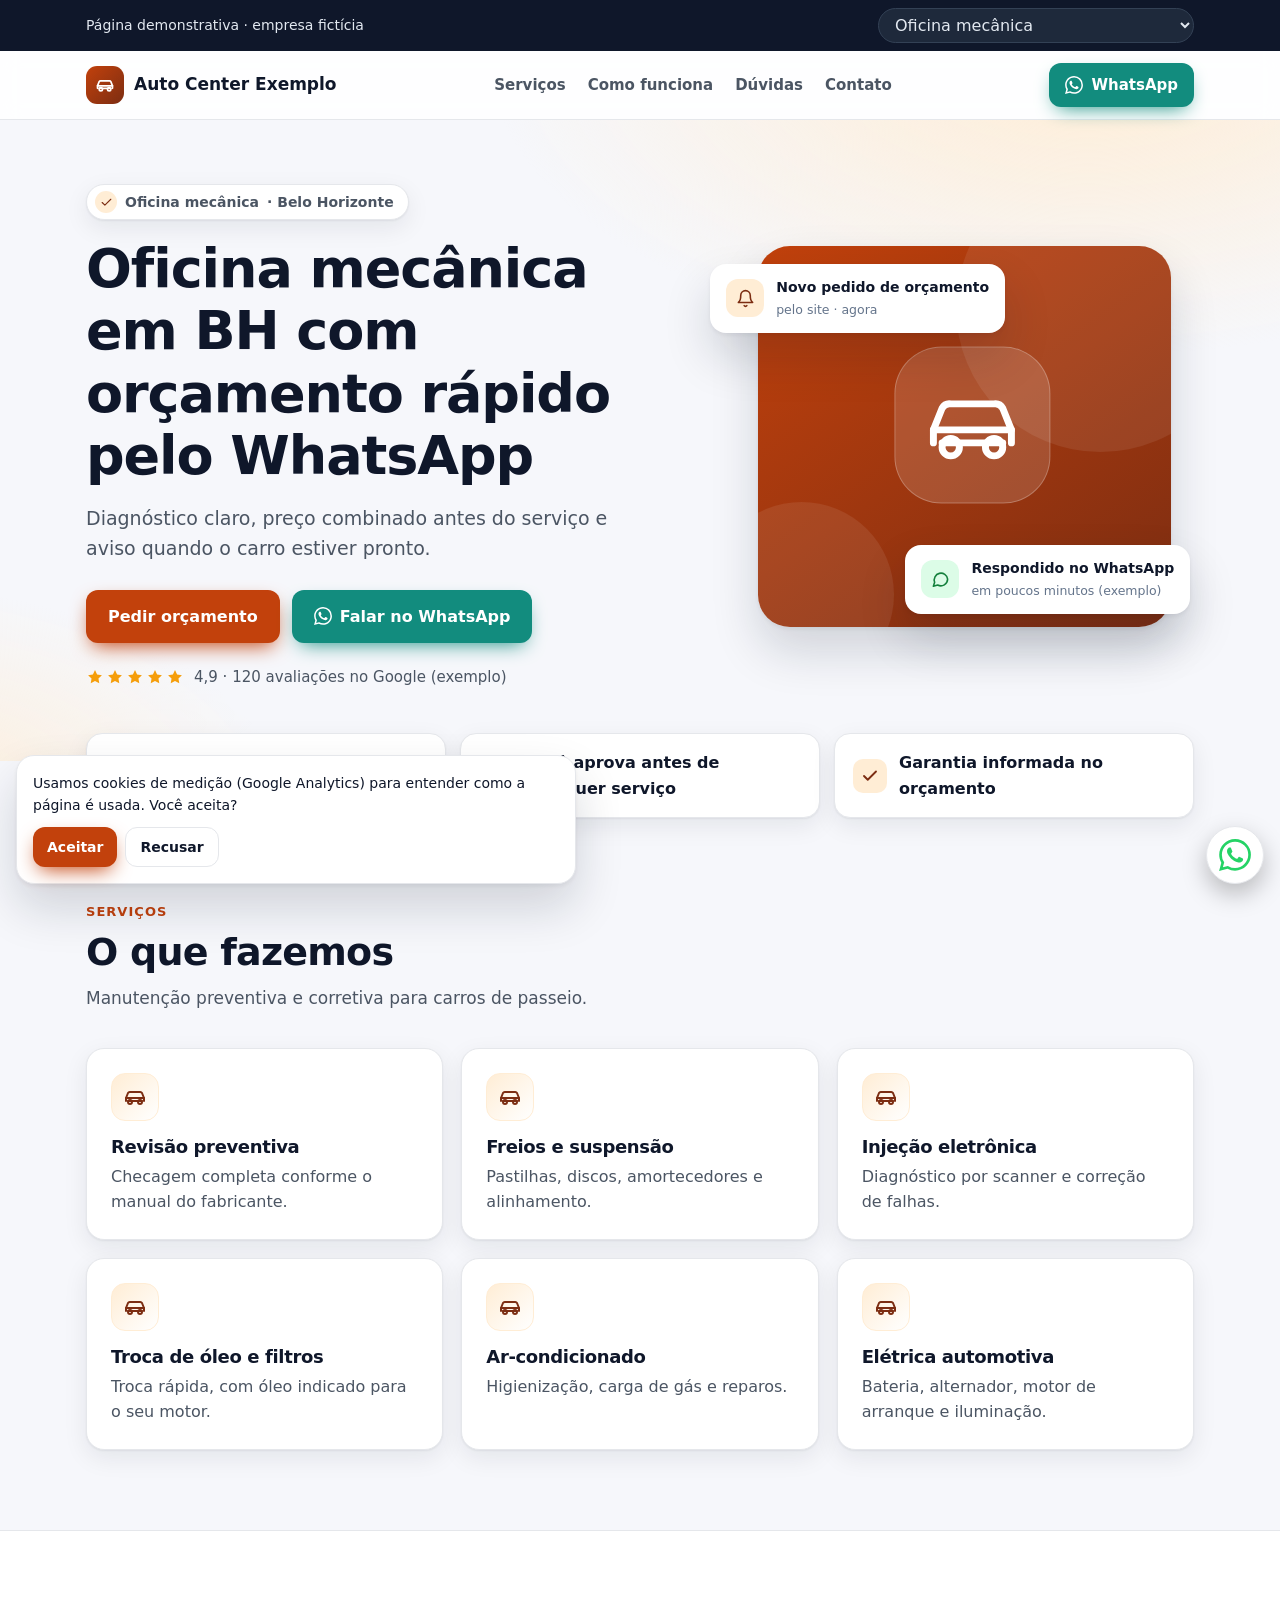
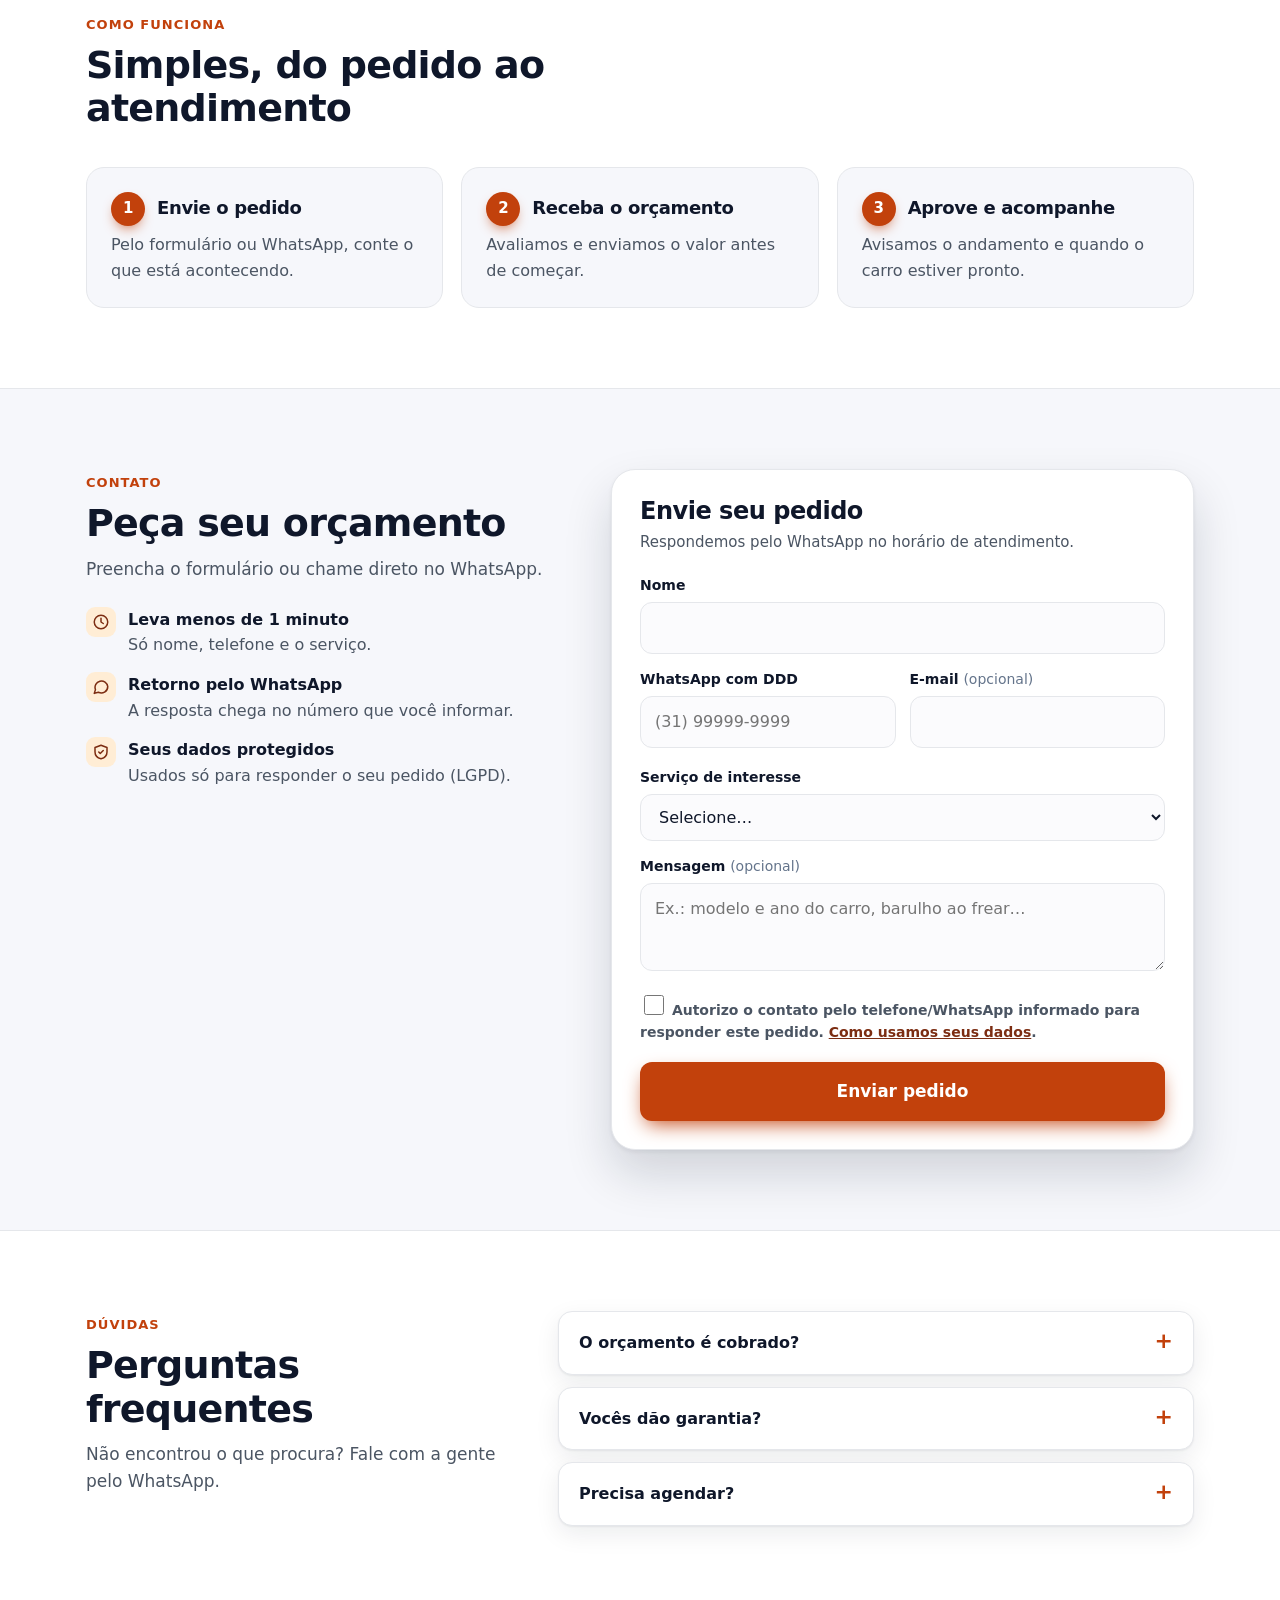
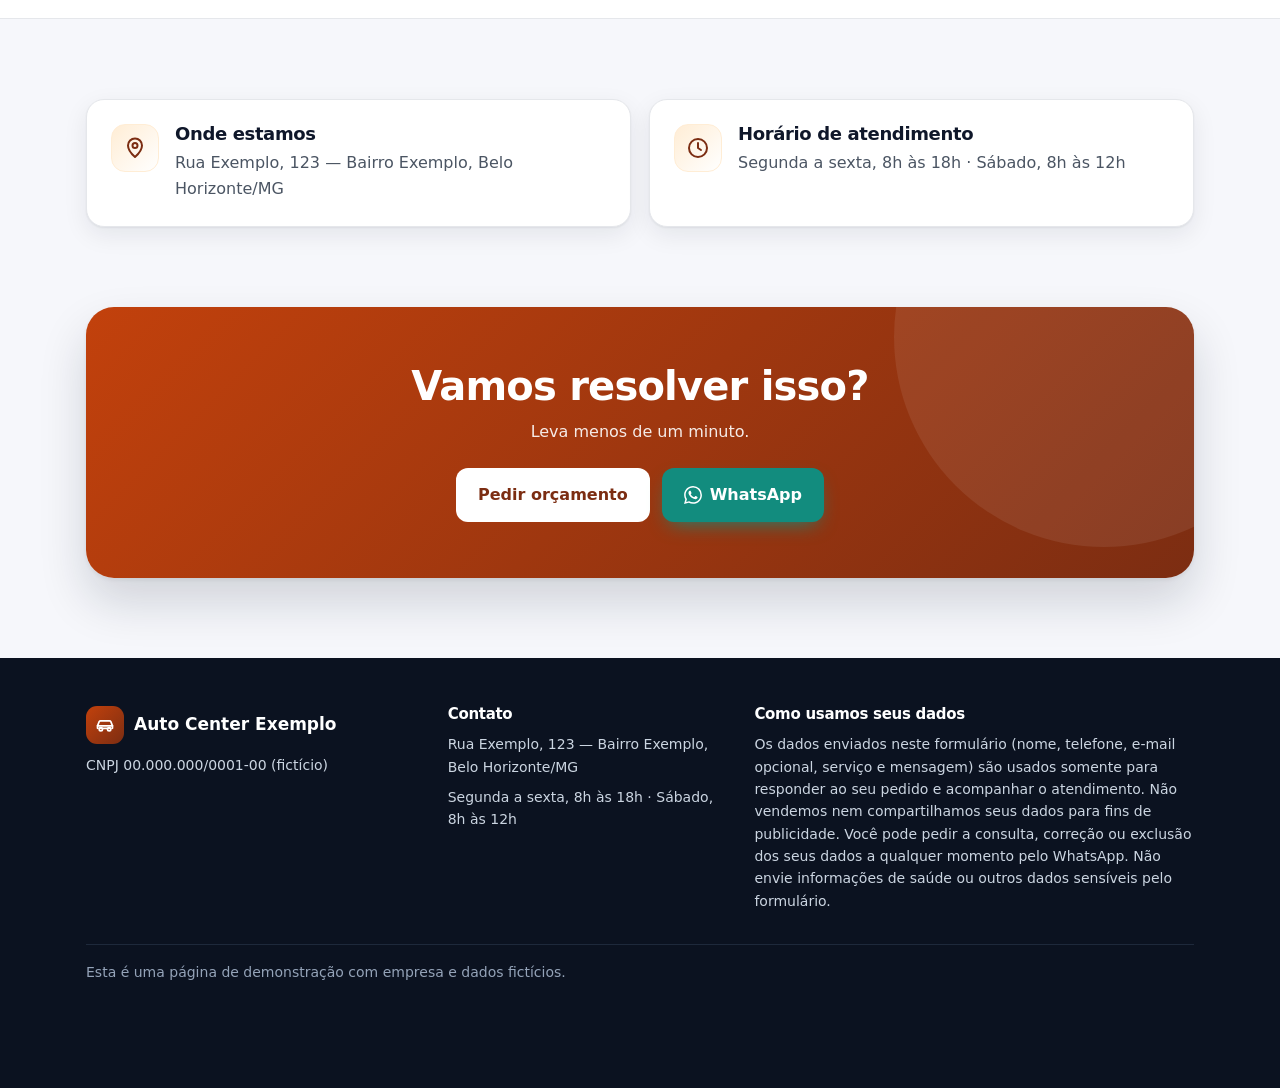
==== commit 5fab26f7: "Add files via upload" ====
--- a/index.html
+++ b/index.html
@@ -448,7 +448,7 @@
    ===================================================================== */
 const CONFIG = {
   ENDPOINT: 'https://script.google.com/macros/s/AKfycbwFelxYsL1Rk9c_AVEzK8M9rZnTZ1Q201lnlchSykuL7AcueTX5BgsTz5s6Ho3aTQRl/exec', // URL do Apps Script implantado (termina em /exec). Vazio = modo simulação.
-  GA4_ID: '',              // ID do Google Analytics 4 (ex.: G-ABC123). Vazio = sem medição.
+  GA4_ID: 'G-4R563JXF79',  // GA4 da demo (propriedade "LeonTech — Demo"). Só carrega se o visitante aceitar cookies. Para cliente, troque pelo ID dele ou deixe ''.
   MODO_DEMO: true,         // true mostra a barra para trocar de nicho. Use false para cliente real.
   NICHO_PADRAO: 'oficina', // uma das chaves de nichos.js (oficina, desentupidora, barbearia…)
   TIMEOUT_MS: 15000,
